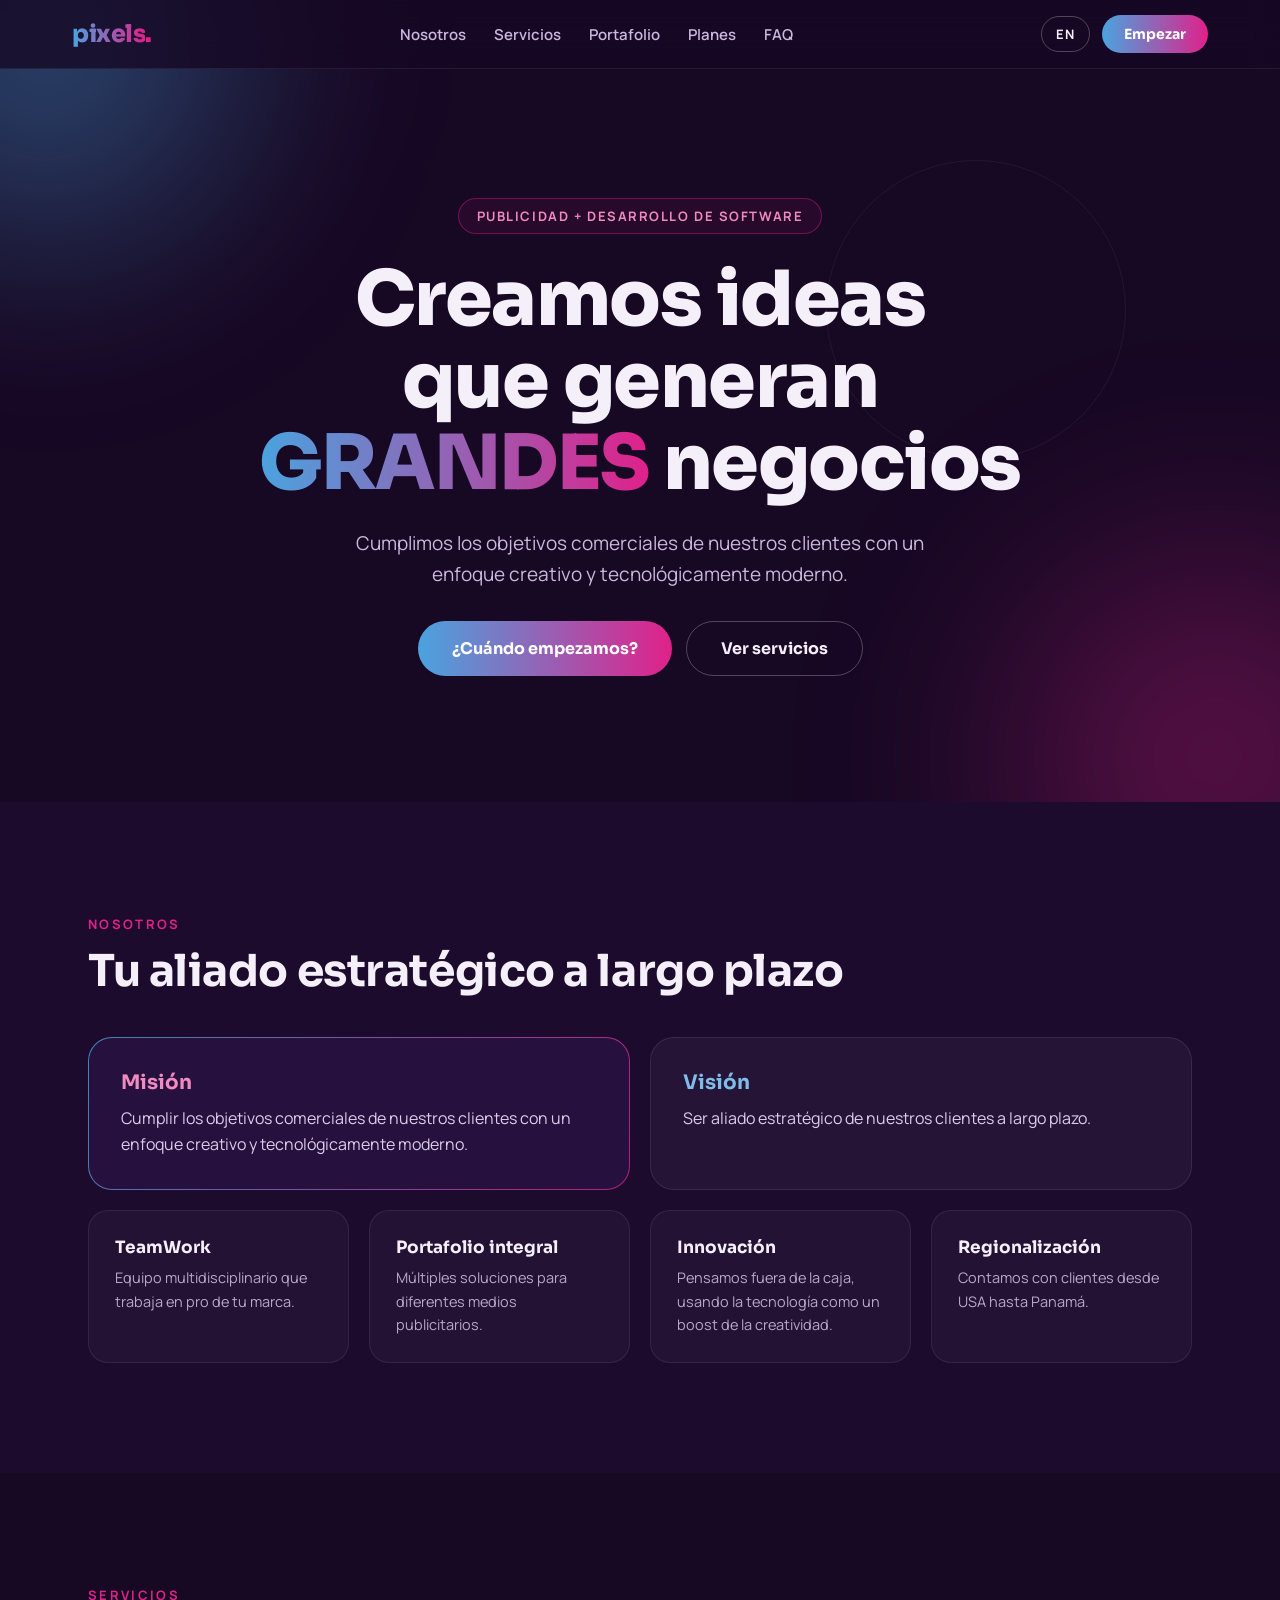
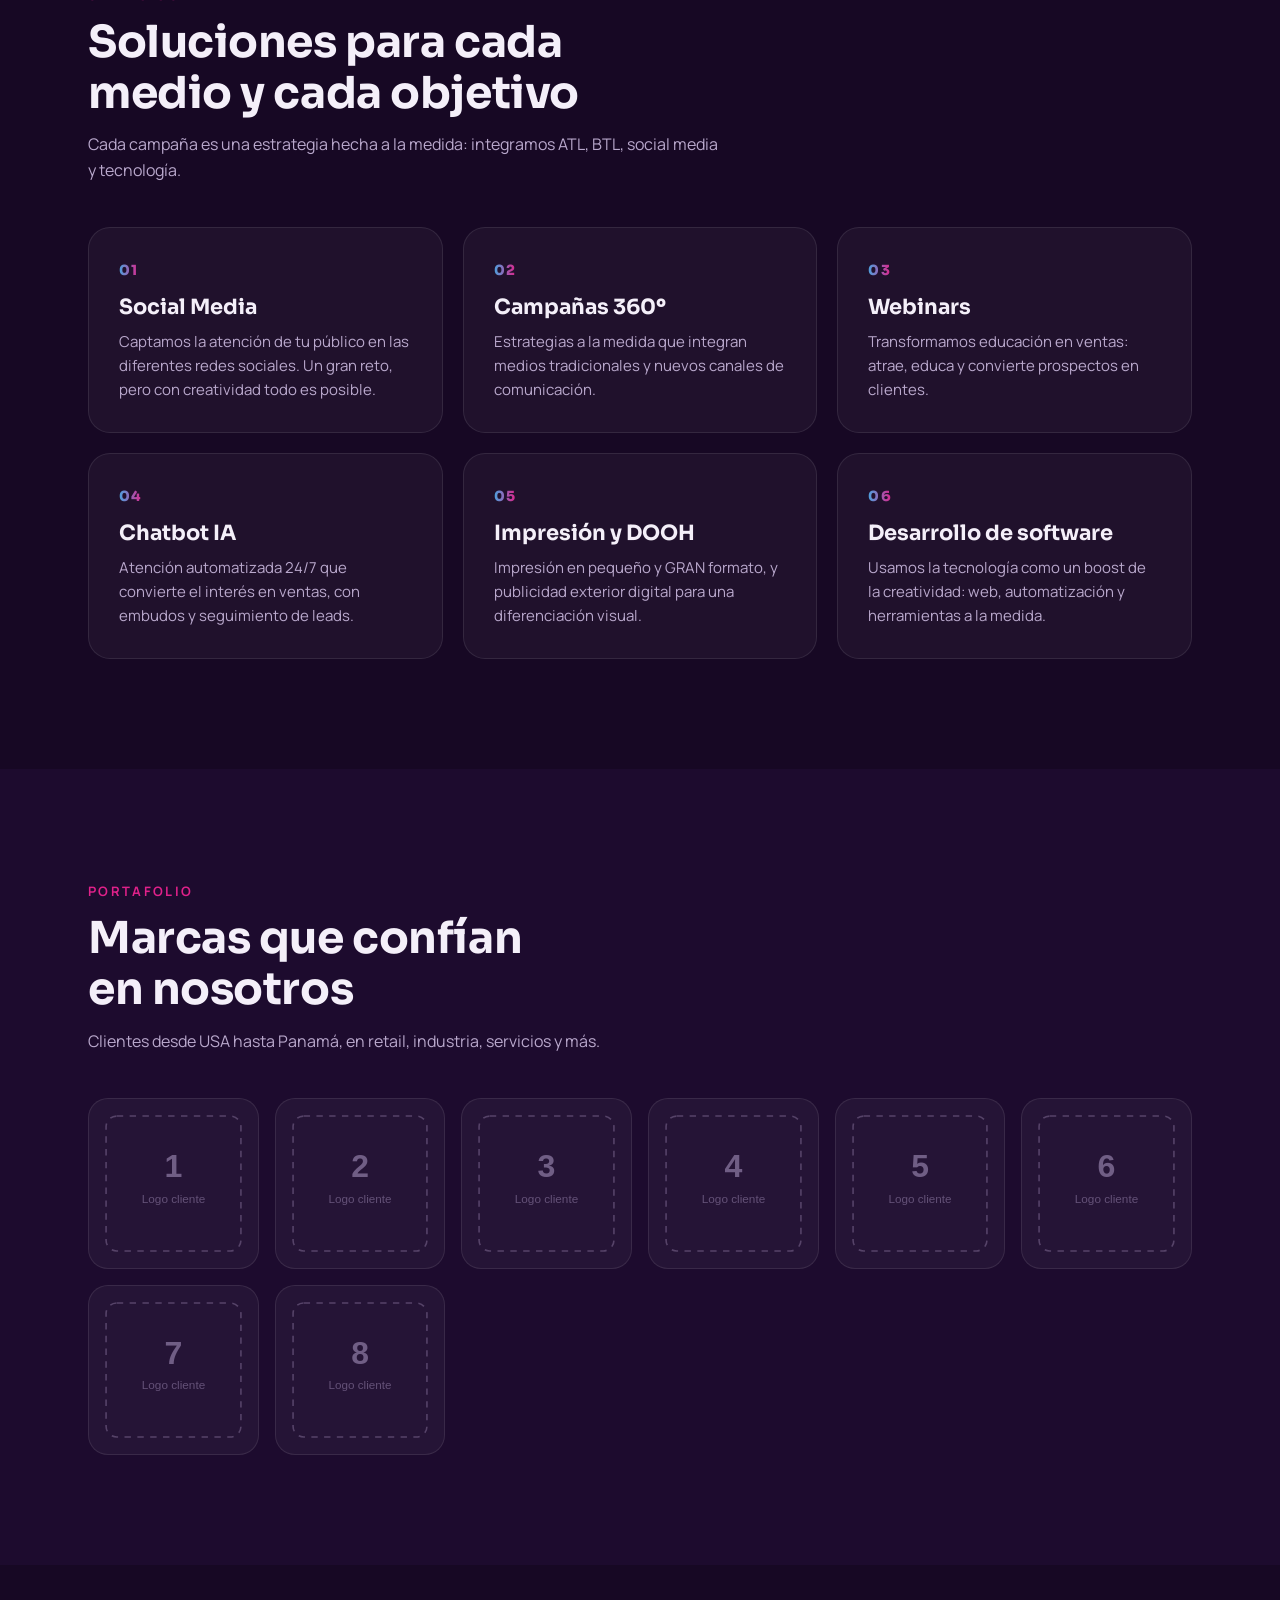
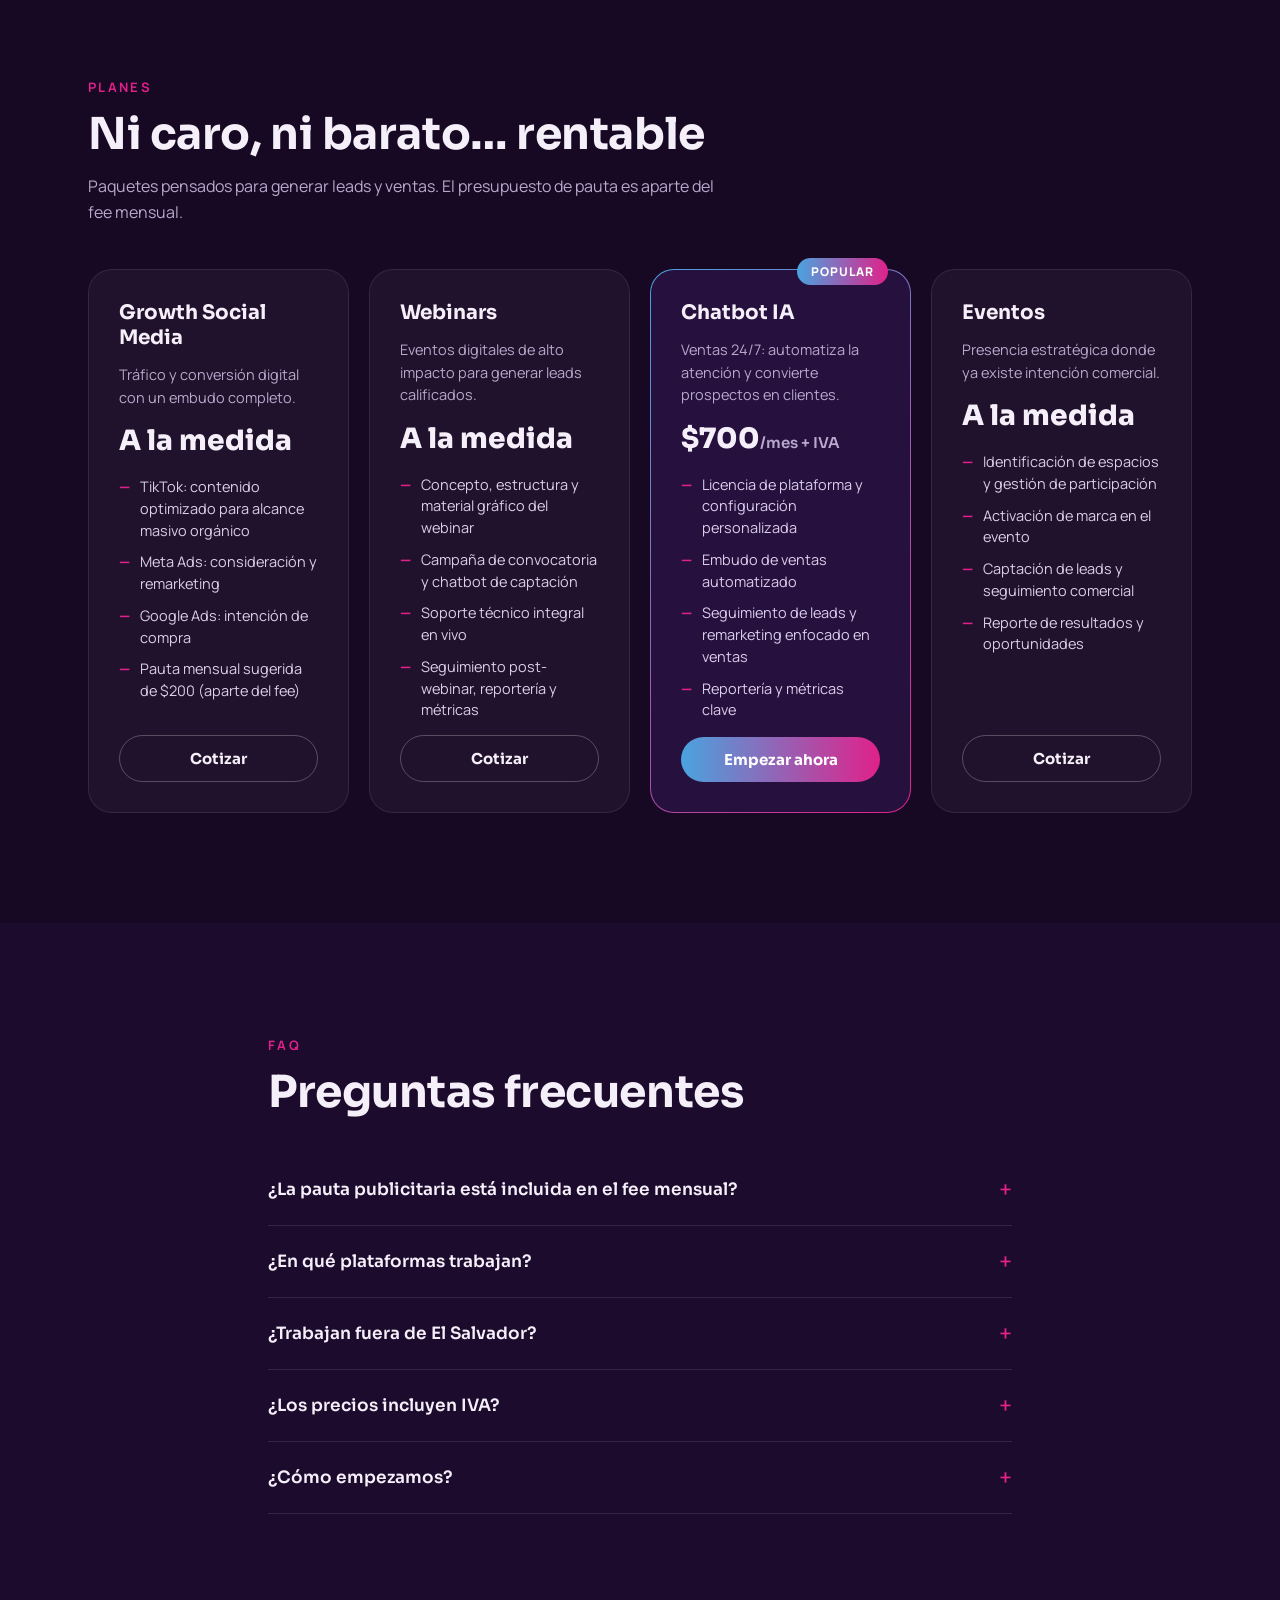
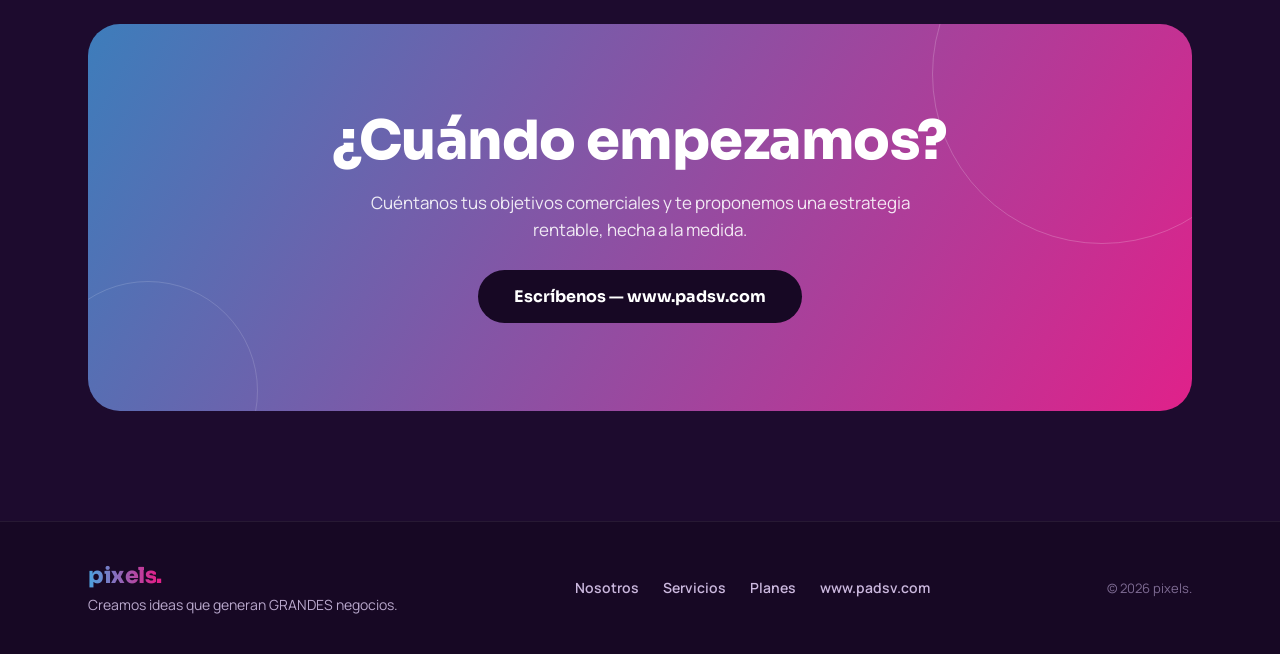
==== index.html @ 54bdd9c3 "Build the static site from the design handoff Implements the spec as plain HTML/CSS/JS with no build" ====
<!DOCTYPE html>
<html lang="es" class="no-js">
<head>
<meta charset="utf-8">
<meta name="viewport" content="width=device-width, initial-scale=1">
<title>pixels. — Creamos ideas que generan GRANDES negocios</title>
<meta name="description" content="Agencia de publicidad y desarrollo de software en El Salvador. Campañas 360º, social media, webinars, chatbot IA, impresión y DOOH. Clientes desde USA hasta Panamá.">
<meta name="theme-color" content="#170824">
<link rel="canonical" href="https://www.padsv.com/">

<meta property="og:type" content="website">
<meta property="og:title" content="pixels. — Creamos ideas que generan GRANDES negocios">
<meta property="og:description" content="Publicidad + desarrollo de software. Clientes desde USA hasta Panamá.">
<meta property="og:url" content="https://www.padsv.com/">

<link rel="preconnect" href="https://fonts.googleapis.com">
<link rel="preconnect" href="https://fonts.gstatic.com" crossorigin>
<link href="https://fonts.googleapis.com/css2?family=Sora:wght@400;600;700;800&family=Manrope:wght@400;500;600;700&display=swap" rel="stylesheet">
<link rel="stylesheet" href="css/styles.css">
</head>
<body>

<a class="skip-link" href="#main">Saltar al contenido</a>

<!-- ============ NAV ============ -->
<header class="nav">
  <div class="nav__inner">
    <a class="logo" href="#inicio" aria-label="pixels. inicio">
      <span class="grad-text">pixels</span><span class="logo__dot">.</span>
    </a>

    <nav class="nav__links" aria-label="Principal">
      <a href="#nosotros" data-i18n="nav_nosotros">Nosotros</a>
      <a href="#servicios" data-i18n="nav_servicios">Servicios</a>
      <a href="#portafolio" data-i18n="nav_portafolio">Portafolio</a>
      <a href="#planes" data-i18n="nav_planes">Planes</a>
      <a href="#faq">FAQ</a>
    </nav>

    <div class="nav__actions">
      <button class="lang-btn" type="button" id="langToggle" aria-label="Cambiar idioma">EN</button>
      <a class="btn btn--primary nav__cta" href="#contacto" data-i18n="nav_cta">Empezar</a>
      <button class="burger" type="button" id="menuToggle" aria-label="Menú" aria-expanded="false" aria-controls="mobileMenu">
        <span></span><span></span><span></span>
      </button>
    </div>
  </div>
</header>

<!-- ============ MOBILE MENU ============ -->
<div class="menu" id="mobileMenu" hidden>
  <div class="menu__top">
    <span class="logo"><span class="grad-text">pixels</span><span class="logo__dot">.</span></span>
    <button class="menu__close" type="button" id="menuClose" aria-label="Cerrar">&times;</button>
  </div>
  <nav class="menu__links" aria-label="Móvil">
    <a href="#nosotros" data-i18n="nav_nosotros">Nosotros</a>
    <a href="#servicios" data-i18n="nav_servicios">Servicios</a>
    <a href="#portafolio" data-i18n="nav_portafolio">Portafolio</a>
    <a href="#planes" data-i18n="nav_planes">Planes</a>
    <a href="#faq">FAQ</a>
    <a class="btn btn--primary menu__cta" href="#contacto" data-i18n="nav_cta">Empezar</a>
  </nav>
</div>

<main id="main">

  <!-- ============ HERO ============ -->
  <section class="hero" id="inicio">
    <div class="blob blob--a" aria-hidden="true"></div>
    <div class="blob blob--b" aria-hidden="true"></div>
    <div class="ring" aria-hidden="true"></div>

    <div class="hero__inner">
      <span class="badge" data-i18n="hero_badge">Publicidad + Desarrollo de software</span>
      <h1 class="hero__title">
        <span data-i18n="hero_t1">Creamos ideas que generan </span><span class="grad-text" data-i18n="hero_t2">GRANDES</span><span data-i18n="hero_t3"> negocios</span>
      </h1>
      <p class="hero__sub" data-i18n="hero_sub">Cumplimos los objetivos comerciales de nuestros clientes con un enfoque creativo y tecnológicamente moderno.</p>
      <div class="hero__ctas">
        <a class="btn btn--primary btn--lg" href="#contacto" data-i18n="hero_cta1">¿Cuándo empezamos?</a>
        <a class="btn btn--ghost btn--lg" href="#servicios" data-i18n="hero_cta2">Ver servicios</a>
      </div>
    </div>
  </section>

  <!-- ============ NOSOTROS ============ -->
  <section class="section section--alt" id="nosotros">
    <div class="wrap">
      <div data-reveal="0">
        <span class="label" data-i18n="about_label">Nosotros</span>
        <h2 class="h2" data-i18n="about_h2">Tu aliado estratégico a largo plazo</h2>
      </div>

      <div class="grid grid--2">
        <article class="card card--gradient" data-reveal="1">
          <h3 class="card__title card__title--pink" data-i18n="mision_t">Misión</h3>
          <p class="card__body" data-i18n="mision_p">Cumplir los objetivos comerciales de nuestros clientes con un enfoque creativo y tecnológicamente moderno.</p>
        </article>
        <article class="card" data-reveal="2">
          <h3 class="card__title card__title--blue" data-i18n="vision_t">Visión</h3>
          <p class="card__body" data-i18n="vision_p">Ser aliado estratégico de nuestros clientes a largo plazo.</p>
        </article>
      </div>

      <div class="grid grid--pillars">
        <article class="pillar" data-reveal="1">
          <h3 class="pillar__title">TeamWork</h3>
          <p class="pillar__body" data-i18n="pillar1_p">Equipo multidisciplinario que trabaja en pro de tu marca.</p>
        </article>
        <article class="pillar" data-reveal="2">
          <h3 class="pillar__title" data-i18n="pillar2_t">Portafolio integral</h3>
          <p class="pillar__body" data-i18n="pillar2_p">Múltiples soluciones para diferentes medios publicitarios.</p>
        </article>
        <article class="pillar" data-reveal="3">
          <h3 class="pillar__title" data-i18n="pillar3_t">Innovación</h3>
          <p class="pillar__body" data-i18n="pillar3_p">Pensamos fuera de la caja, usando la tecnología como un boost de la creatividad.</p>
        </article>
        <article class="pillar" data-reveal="4">
          <h3 class="pillar__title" data-i18n="pillar4_t">Regionalización</h3>
          <p class="pillar__body" data-i18n="pillar4_p">Contamos con clientes desde USA hasta Panamá.</p>
        </article>
      </div>
    </div>
  </section>

  <!-- ============ SERVICIOS ============ -->
  <section class="section" id="servicios">
    <div class="wrap">
      <div class="section__head" data-reveal="0">
        <span class="label" data-i18n="serv_label">Servicios</span>
        <h2 class="h2" data-i18n="serv_h2">Soluciones para cada medio y cada objetivo</h2>
        <p class="section__sub" data-i18n="serv_sub">Cada campaña es una estrategia hecha a la medida: integramos ATL, BTL, social media y tecnología.</p>
      </div>

      <div class="grid grid--services">
        <article class="service" data-reveal="1">
          <span class="service__num grad-text">01</span>
          <h3 class="service__title" data-i18n="s1_t">Social Media</h3>
          <p class="service__body" data-i18n="s1_p">Captamos la atención de tu público en las diferentes redes sociales. Un gran reto, pero con creatividad todo es posible.</p>
        </article>
        <article class="service" data-reveal="2">
          <span class="service__num grad-text">02</span>
          <h3 class="service__title" data-i18n="s2_t">Campañas 360º</h3>
          <p class="service__body" data-i18n="s2_p">Estrategias a la medida que integran medios tradicionales y nuevos canales de comunicación.</p>
        </article>
        <article class="service" data-reveal="3">
          <span class="service__num grad-text">03</span>
          <h3 class="service__title" data-i18n="s3_t">Webinars</h3>
          <p class="service__body" data-i18n="s3_p">Transformamos educación en ventas: atrae, educa y convierte prospectos en clientes.</p>
        </article>
        <article class="service" data-reveal="1">
          <span class="service__num grad-text">04</span>
          <h3 class="service__title" data-i18n="s4_t">Chatbot IA</h3>
          <p class="service__body" data-i18n="s4_p">Atención automatizada 24/7 que convierte el interés en ventas, con embudos y seguimiento de leads.</p>
        </article>
        <article class="service" data-reveal="2">
          <span class="service__num grad-text">05</span>
          <h3 class="service__title" data-i18n="s5_t">Impresión y DOOH</h3>
          <p class="service__body" data-i18n="s5_p">Impresión en pequeño y GRAN formato, y publicidad exterior digital para una diferenciación visual.</p>
        </article>
        <article class="service" data-reveal="3">
          <span class="service__num grad-text">06</span>
          <h3 class="service__title" data-i18n="s6_t">Desarrollo de software</h3>
          <p class="service__body" data-i18n="s6_p">Usamos la tecnología como un boost de la creatividad: web, automatización y herramientas a la medida.</p>
        </article>
      </div>
    </div>
  </section>

  <!-- ============ PORTAFOLIO ============ -->
  <section class="section section--alt" id="portafolio">
    <div class="wrap">
      <div class="section__head" data-reveal="0">
        <span class="label" data-i18n="port_label">Portafolio</span>
        <h2 class="h2" data-i18n="port_h2">Marcas que confían en nosotros</h2>
        <p class="section__sub" data-i18n="port_p">Clientes desde USA hasta Panamá, en retail, industria, servicios y más.</p>
      </div>

      <!-- Placeholder logos: replace assets/logos/client-N.svg with the real files. -->
      <div class="grid grid--logos">
        <div class="logo-tile" data-reveal="1"><img src="assets/logos/client-1.svg" alt="Logo cliente 1" loading="lazy" width="128" height="128"></div>
        <div class="logo-tile" data-reveal="2"><img src="assets/logos/client-2.svg" alt="Logo cliente 2" loading="lazy" width="128" height="128"></div>
        <div class="logo-tile" data-reveal="3"><img src="assets/logos/client-3.svg" alt="Logo cliente 3" loading="lazy" width="128" height="128"></div>
        <div class="logo-tile" data-reveal="4"><img src="assets/logos/client-4.svg" alt="Logo cliente 4" loading="lazy" width="128" height="128"></div>
        <div class="logo-tile" data-reveal="2"><img src="assets/logos/client-5.svg" alt="Logo cliente 5" loading="lazy" width="128" height="128"></div>
        <div class="logo-tile" data-reveal="3"><img src="assets/logos/client-6.svg" alt="Logo cliente 6" loading="lazy" width="128" height="128"></div>
        <div class="logo-tile" data-reveal="4"><img src="assets/logos/client-7.svg" alt="Logo cliente 7" loading="lazy" width="128" height="128"></div>
        <div class="logo-tile" data-reveal="5"><img src="assets/logos/client-8.svg" alt="Logo cliente 8" loading="lazy" width="128" height="128"></div>
      </div>
    </div>
  </section>

  <!-- ============ PLANES ============ -->
  <section class="section" id="planes">
    <div class="wrap">
      <div class="section__head" data-reveal="0">
        <span class="label" data-i18n="plan_label">Planes</span>
        <h2 class="h2" data-i18n="plan_h2">Ni caro, ni barato… rentable</h2>
        <p class="section__sub" data-i18n="plan_p">Paquetes pensados para generar leads y ventas. El presupuesto de pauta es aparte del fee mensual.</p>
      </div>

      <div class="grid grid--plans">
        <article class="plan" data-reveal="1">
          <h3 class="plan__title">Growth Social Media</h3>
          <p class="plan__desc" data-i18n="pl1_p">Tráfico y conversión digital con un embudo completo.</p>
          <div class="plan__price"><span data-i18n="price_custom">A la medida</span></div>
          <ul class="plan__features">
            <li><span data-i18n="pl1_b1">TikTok: contenido optimizado para alcance masivo orgánico</span></li>
            <li><span data-i18n="pl1_b2">Meta Ads: consideración y remarketing</span></li>
            <li><span data-i18n="pl1_b3">Google Ads: intención de compra</span></li>
            <li><span data-i18n="pl1_b4">Pauta mensual sugerida de $200 (aparte del fee)</span></li>
          </ul>
          <a class="btn btn--ghost plan__cta" href="#contacto" data-i18n="plan_cta">Cotizar</a>
        </article>

        <article class="plan" data-reveal="2">
          <h3 class="plan__title">Webinars</h3>
          <p class="plan__desc" data-i18n="pl2_p">Eventos digitales de alto impacto para generar leads calificados.</p>
          <div class="plan__price"><span data-i18n="price_custom2">A la medida</span></div>
          <ul class="plan__features">
            <li><span data-i18n="pl2_b1">Concepto, estructura y material gráfico del webinar</span></li>
            <li><span data-i18n="pl2_b2">Campaña de convocatoria y chatbot de captación</span></li>
            <li><span data-i18n="pl2_b3">Soporte técnico integral en vivo</span></li>
            <li><span data-i18n="pl2_b4">Seguimiento post-webinar, reportería y métricas</span></li>
          </ul>
          <a class="btn btn--ghost plan__cta" href="#contacto" data-i18n="plan_cta2">Cotizar</a>
        </article>

        <article class="plan plan--featured" data-reveal="3">
          <span class="plan__badge" data-i18n="plan_pop">Popular</span>
          <h3 class="plan__title">Chatbot IA</h3>
          <p class="plan__desc" data-i18n="pl3_p">Ventas 24/7: automatiza la atención y convierte prospectos en clientes.</p>
          <div class="plan__price">$700<span class="plan__price-note"><span data-i18n="price_mo">/mes</span> + IVA</span></div>
          <ul class="plan__features">
            <li><span data-i18n="pl3_b1">Licencia de plataforma y configuración personalizada</span></li>
            <li><span data-i18n="pl3_b2">Embudo de ventas automatizado</span></li>
            <li><span data-i18n="pl3_b3">Seguimiento de leads y remarketing enfocado en ventas</span></li>
            <li><span data-i18n="pl3_b4">Reportería y métricas clave</span></li>
          </ul>
          <a class="btn btn--primary plan__cta" href="#contacto" data-i18n="plan_cta3">Empezar ahora</a>
        </article>

        <article class="plan" data-reveal="4">
          <h3 class="plan__title" data-i18n="pl4_t">Eventos</h3>
          <p class="plan__desc" data-i18n="pl4_p">Presencia estratégica donde ya existe intención comercial.</p>
          <div class="plan__price"><span data-i18n="price_custom3">A la medida</span></div>
          <ul class="plan__features">
            <li><span data-i18n="pl4_b1">Identificación de espacios y gestión de participación</span></li>
            <li><span data-i18n="pl4_b2">Activación de marca en el evento</span></li>
            <li><span data-i18n="pl4_b3">Captación de leads y seguimiento comercial</span></li>
            <li><span data-i18n="pl4_b4">Reporte de resultados y oportunidades</span></li>
          </ul>
          <a class="btn btn--ghost plan__cta" href="#contacto" data-i18n="plan_cta4">Cotizar</a>
        </article>
      </div>
    </div>
  </section>

  <!-- ============ FAQ ============ -->
  <section class="section section--alt" id="faq">
    <div class="wrap wrap--narrow">
      <div data-reveal="0">
        <span class="label">FAQ</span>
        <h2 class="h2" data-i18n="faq_h2">Preguntas frecuentes</h2>
      </div>

      <div class="faq" data-reveal="1">
        <details class="faq__item">
          <summary><span data-i18n="f1_q">¿La pauta publicitaria está incluida en el fee mensual?</span><span class="faq__mark" aria-hidden="true">+</span></summary>
          <p data-i18n="f1_a">No, el presupuesto de pauta es aparte del fee mensual. Así puedes escalar la inversión publicitaria según los resultados.</p>
        </details>
        <details class="faq__item">
          <summary><span data-i18n="f2_q">¿En qué plataformas trabajan?</span><span class="faq__mark" aria-hidden="true">+</span></summary>
          <p data-i18n="f2_a">TikTok, Meta, Google Ads, LinkedIn y Spotify Ads, además de medios tradicionales, impresión y publicidad exterior. Más puntos de contacto = más oportunidades de venta.</p>
        </details>
        <details class="faq__item">
          <summary><span data-i18n="f3_q">¿Trabajan fuera de El Salvador?</span><span class="faq__mark" aria-hidden="true">+</span></summary>
          <p data-i18n="f3_a">Sí. Contamos con clientes desde USA hasta Panamá y adaptamos cada estrategia a su mercado.</p>
        </details>
        <details class="faq__item">
          <summary><span data-i18n="f4_q">¿Los precios incluyen IVA?</span><span class="faq__mark" aria-hidden="true">+</span></summary>
          <p data-i18n="f4_a">Los precios se muestran sin IVA; el impuesto se detalla aparte en cada propuesta.</p>
        </details>
        <details class="faq__item">
          <summary><span data-i18n="f5_q">¿Cómo empezamos?</span><span class="faq__mark" aria-hidden="true">+</span></summary>
          <p data-i18n="f5_a">Escríbenos y agendamos una reunión para conocer tus objetivos. En la primera semana recibes una propuesta hecha a la medida.</p>
        </details>
      </div>
    </div>
  </section>

  <!-- ============ CTA ============ -->
  <section class="section section--alt section--cta" id="contacto">
    <div class="wrap">
      <div class="cta" data-reveal="0">
        <div class="cta__ring cta__ring--lg" aria-hidden="true"></div>
        <div class="cta__ring cta__ring--sm" aria-hidden="true"></div>
        <h2 class="cta__title" data-i18n="cta_h2">¿Cuándo empezamos?</h2>
        <p class="cta__sub" data-i18n="cta_p">Cuéntanos tus objetivos comerciales y te proponemos una estrategia rentable, hecha a la medida.</p>
        <a class="btn btn--dark btn--lg" href="https://www.padsv.com" target="_blank" rel="noopener" data-i18n="cta_btn">Escríbenos — www.padsv.com</a>
      </div>
    </div>
  </section>

</main>

<!-- ============ FOOTER ============ -->
<footer class="footer">
  <div class="wrap footer__inner">
    <div class="footer__brand">
      <span class="logo logo--sm"><span class="grad-text">pixels</span><span class="logo__dot">.</span></span>
      <span class="footer__tag" data-i18n="foot_tag">Creamos ideas que generan GRANDES negocios.</span>
    </div>
    <nav class="footer__links" aria-label="Pie de página">
      <a href="#nosotros" data-i18n="foot_nosotros">Nosotros</a>
      <a href="#servicios" data-i18n="foot_servicios">Servicios</a>
      <a href="#planes" data-i18n="foot_planes">Planes</a>
      <a href="https://www.padsv.com" target="_blank" rel="noopener">www.padsv.com</a>
    </nav>
    <span class="footer__copy">© 2026 pixels.</span>
  </div>
</footer>

<script src="js/main.js"></script>
</body>
</html>
---- css/styles.css ----
/* ============================================================
   pixels. — design tokens
   Values are taken verbatim from the handoff spec (README.md).
   ============================================================ */
:root {
  --bg: #170824;
  --bg-alt: #1D0B2E;
  --card-solid: #26103D;

  --magenta: #E0218A;
  --blue: #4AA3DF;
  --pink-soft: #F08BC0;
  --blue-soft: #7FBCE8;

  --text: #F4EFF9;
  --text-2: #CBB8DE;
  --body: #DCCDEB;
  --muted: #B9A8CC;
  --faint: #7E6B93;

  --card-bg: rgba(255,255,255,0.04);
  --card-bg-soft: rgba(255,255,255,0.03);
  --card-border: rgba(255,255,255,0.09);
  --card-border-soft: rgba(255,255,255,0.08);
  --divider: rgba(255,255,255,0.1);

  --gradient: linear-gradient(90deg, var(--blue), var(--magenta));
  --gradient-cta: linear-gradient(120deg, #3D7DBB, var(--magenta));

  --sans: 'Manrope', system-ui, sans-serif;
  --display: 'Sora', sans-serif;

  --section-pad: clamp(64px, 10vw, 110px);
  --gutter: clamp(20px, 5vw, 48px);
  --wrap: 1200px;
  --nav-h: 68px;
}

/* ============================================================
   base
   ============================================================ */
*, *::before, *::after { box-sizing: border-box; }

html {
  scroll-behavior: smooth;
  /* keep anchored sections clear of the fixed nav */
  scroll-padding-top: calc(var(--nav-h) + 16px);
}

body {
  margin: 0;
  background: var(--bg);
  color: var(--text);
  font-family: var(--sans);
  -webkit-font-smoothing: antialiased;
}

a { color: var(--pink-soft); text-decoration: none; }
a:hover { color: var(--magenta); }
img { max-width: 100%; display: block; }
::selection { background: var(--magenta); color: #fff; }

:focus-visible {
  outline: 2px solid var(--pink-soft);
  outline-offset: 3px;
  border-radius: 4px;
}

.skip-link {
  position: absolute;
  left: -9999px;
  top: 8px;
  z-index: 300;
  padding: 12px 20px;
  border-radius: 999px;
  background: var(--card-solid);
  color: var(--text);
  font-weight: 700;
}
.skip-link:focus { left: 16px; }

.wrap {
  max-width: var(--wrap);
  margin: 0 auto;
  padding-inline: var(--gutter);
}
.wrap--narrow { max-width: 840px; }

.grad-text {
  background: var(--gradient);
  -webkit-background-clip: text;
  background-clip: text;
  -webkit-text-fill-color: transparent;
  color: transparent;
}

/* ============================================================
   buttons
   ============================================================ */
.btn {
  display: inline-flex;
  align-items: center;
  justify-content: center;
  border-radius: 999px;
  font-family: var(--display);
  font-weight: 700;
  font-size: 14px;
  padding: 10px 22px;
  transition: transform .25s, box-shadow .25s, border-color .25s;
}
.btn--lg { font-size: 16px; padding: 16px 34px; }

.btn--primary { background: var(--gradient); color: #fff; }
.btn--primary:hover {
  color: #fff;
  transform: translateY(-2px);
  box-shadow: 0 12px 32px rgba(224,33,138,0.35);
}

.btn--ghost {
  border: 1px solid rgba(255,255,255,0.25);
  color: var(--text);
}
.btn--ghost:hover { border-color: var(--magenta); color: var(--text); }

.btn--dark { background: var(--bg); color: #fff; }
.btn--dark:hover {
  color: #fff;
  transform: translateY(-2px);
  box-shadow: 0 14px 34px rgba(0,0,0,0.35);
}

/* ============================================================
   nav
   ============================================================ */
.nav {
  position: fixed;
  inset: 0 0 auto 0;
  z-index: 100;
  background: rgba(23,8,36,0.78);
  backdrop-filter: blur(14px);
  -webkit-backdrop-filter: blur(14px);
  border-bottom: 1px solid rgba(255,255,255,0.07);
}
.nav__inner {
  max-width: var(--wrap);
  margin: 0 auto;
  height: var(--nav-h);
  display: flex;
  align-items: center;
  justify-content: space-between;
  gap: 16px;
  padding-inline: clamp(16px, 4vw, 32px);
}

.logo {
  font-family: var(--display);
  font-weight: 800;
  font-size: 24px;
  letter-spacing: -0.02em;
  display: flex;
  align-items: baseline;
}
.logo:hover { color: inherit; }
.logo--sm { font-size: 22px; }
.logo__dot { color: var(--magenta); }

.nav__links { display: flex; align-items: center; gap: 28px; }
.nav__links a {
  color: var(--text-2);
  font-size: 15px;
  font-weight: 600;
  transition: color .2s;
}
.nav__links a:hover { color: #fff; }

.nav__actions { display: flex; align-items: center; gap: 12px; }

.lang-btn {
  background: transparent;
  border: 1px solid rgba(255,255,255,0.25);
  color: var(--text);
  border-radius: 999px;
  padding: 8px 14px;
  font-family: var(--sans);
  font-size: 13px;
  font-weight: 700;
  letter-spacing: 0.08em;
  cursor: pointer;
  transition: border-color .2s;
}
.lang-btn:hover { border-color: var(--magenta); }

.burger {
  display: none;
  flex-direction: column;
  gap: 5px;
  background: transparent;
  border: none;
  cursor: pointer;
  padding: 10px;
}
.burger span {
  display: block;
  width: 22px;
  height: 2px;
  border-radius: 2px;
  background: var(--text);
}
.burger span:last-child { width: 14px; background: var(--magenta); }

/* ============================================================
   mobile menu
   ============================================================ */
.menu {
  position: fixed;
  inset: 0;
  z-index: 200;
  background: rgba(23,8,36,0.97);
  display: flex;
  flex-direction: column;
  padding: 24px;
}
.menu[hidden] { display: none; }

.menu__top { display: flex; justify-content: space-between; align-items: center; }
.menu__close {
  width: 44px;
  height: 44px;
  border-radius: 999px;
  background: transparent;
  border: 1px solid rgba(255,255,255,0.25);
  color: var(--text);
  font-size: 20px;
  cursor: pointer;
}
.menu__links { display: flex; flex-direction: column; gap: 8px; margin-top: 48px; }
.menu__links a {
  color: var(--text);
  font-family: var(--display);
  font-size: 30px;
  font-weight: 700;
  padding: 10px 0;
}
.menu__cta {
  align-self: flex-start;
  margin-top: 24px;
  padding: 16px 36px;
  font-size: 17px;
  color: #fff;
}

/* ============================================================
   hero
   ============================================================ */
.hero { position: relative; overflow: hidden; background: var(--bg); }

.blob {
  position: absolute;
  border-radius: 50%;
  pointer-events: none;
}
.blob--a {
  width: 520px; height: 520px;
  top: -140px; left: -140px;
  background: radial-gradient(circle at 35% 35%, rgba(74,163,223,0.45), transparent 65%);
  filter: blur(70px);
  animation: floatA 16s ease-in-out infinite;
}
.blob--b {
  width: 560px; height: 560px;
  bottom: -180px; right: -160px;
  background: radial-gradient(circle at 60% 60%, rgba(224,33,138,0.4), transparent 65%);
  filter: blur(80px);
  animation: floatB 20s ease-in-out infinite;
}
.ring {
  position: absolute;
  width: 300px; height: 300px;
  top: 20%; right: 12%;
  border-radius: 50%;
  border: 1px solid rgba(255,255,255,0.06);
  pointer-events: none;
}

@keyframes floatA { 0%,100% { transform: translate(0,0); } 50% { transform: translate(40px,-50px); } }
@keyframes floatB { 0%,100% { transform: translate(0,0); } 50% { transform: translate(-50px,40px); } }

.hero__inner {
  position: relative;
  max-width: 1000px;
  margin: 0 auto;
  padding: clamp(150px, 22vh, 220px) var(--gutter) clamp(90px, 14vh, 150px);
  text-align: center;
  display: flex;
  flex-direction: column;
  align-items: center;
  gap: 24px;
}

.badge {
  display: inline-flex;
  padding: 8px 18px;
  border-radius: 999px;
  border: 1px solid rgba(224,33,138,0.4);
  background: rgba(224,33,138,0.08);
  color: var(--pink-soft);
  font-size: 13px;
  font-weight: 700;
  letter-spacing: 0.12em;
  text-transform: uppercase;
}

.hero__title {
  margin: 0;
  font-family: var(--display);
  font-weight: 800;
  font-size: clamp(38px, 7vw, 76px);
  line-height: 1.08;
  letter-spacing: -0.02em;
  text-wrap: balance;
}
.hero__sub {
  margin: 0;
  max-width: 640px;
  color: var(--text-2);
  font-size: clamp(16px, 2vw, 19px);
  line-height: 1.6;
  text-wrap: pretty;
}
.hero__ctas {
  display: flex;
  gap: 14px;
  flex-wrap: wrap;
  justify-content: center;
  margin-top: 8px;
}

/* ============================================================
   sections
   ============================================================ */
.section { background: var(--bg); padding-block: var(--section-pad); }
.section--alt { background: var(--bg-alt); }
.section--cta { padding-top: 0; }

.label {
  font-size: 13px;
  font-weight: 700;
  letter-spacing: 0.18em;
  text-transform: uppercase;
  color: var(--magenta);
}
.h2 {
  margin: 12px 0 0;
  font-family: var(--display);
  font-weight: 700;
  font-size: clamp(28px, 4vw, 44px);
  line-height: 1.15;
  letter-spacing: -0.01em;
  text-wrap: balance;
}
.section__head { max-width: 640px; }
.section__head .h2 { margin-bottom: 14px; }
.section__sub {
  margin: 0;
  color: var(--muted);
  font-size: 16px;
  line-height: 1.6;
  text-wrap: pretty;
}

.grid { display: grid; gap: 20px; }
.grid--2        { grid-template-columns: repeat(auto-fit, minmax(min(100%, 300px), 1fr)); margin-top: 40px; }
.grid--pillars  { grid-template-columns: repeat(auto-fit, minmax(min(100%, 230px), 1fr)); margin-top: 20px; }
.grid--services { grid-template-columns: repeat(auto-fit, minmax(min(100%, 280px), 1fr)); margin-top: 44px; }
.grid--logos    { grid-template-columns: repeat(auto-fit, minmax(min(100%, 160px), 1fr)); gap: 16px; margin-top: 44px; }
.grid--plans    { grid-template-columns: repeat(auto-fit, minmax(min(100%, 260px), 1fr)); margin-top: 44px; align-items: stretch; }

/* ============================================================
   nosotros
   ============================================================ */
.card {
  border-radius: 24px;
  padding: 32px;
  background: var(--card-bg);
  border: 1px solid var(--card-border);
}
/* padding-box/border-box trick: solid fill + gradient stroke */
.card--gradient {
  background:
    linear-gradient(var(--card-solid), var(--card-solid)) padding-box,
    linear-gradient(120deg, rgba(74,163,223,0.8), rgba(224,33,138,0.8)) border-box;
  border: 1px solid transparent;
}
.card__title {
  margin: 0 0 10px;
  font-family: var(--display);
  font-size: 20px;
  font-weight: 700;
}
.card__title--pink { color: var(--pink-soft); }
.card__title--blue { color: var(--blue-soft); }
.card__body { margin: 0; color: var(--body); font-size: 16px; line-height: 1.65; text-wrap: pretty; }

.pillar {
  border-radius: 20px;
  padding: 26px;
  background: var(--card-bg-soft);
  border: 1px solid var(--card-border-soft);
}
.pillar__title { margin: 0 0 8px; font-family: var(--display); font-size: 17px; font-weight: 700; }
.pillar__body  { margin: 0; color: var(--muted); font-size: 14.5px; line-height: 1.6; }

/* ============================================================
   servicios
   ============================================================ */
.service {
  border-radius: 22px;
  padding: 30px;
  background: var(--card-bg);
  border: 1px solid var(--card-border);
  transition: transform .3s, border-color .3s;
}
.service:hover { transform: translateY(-5px); border-color: rgba(224,33,138,0.55); }
.service__num {
  font-family: var(--display);
  font-weight: 800;
  font-size: 14px;
  letter-spacing: 0.1em;
}
.service__title { margin: 14px 0 10px; font-family: var(--display); font-size: 21px; font-weight: 700; }
.service__body  { margin: 0; color: var(--muted); font-size: 15px; line-height: 1.6; }

/* ============================================================
   portafolio
   ============================================================ */
.logo-tile {
  aspect-ratio: 1;
  border-radius: 20px;
  background: var(--card-bg);
  border: 1px solid var(--card-border);
  padding: 16px;
  display: grid;
  place-items: center;
}
.logo-tile img { width: 100%; height: 100%; object-fit: contain; }

/* ============================================================
   planes
   ============================================================ */
.plan {
  position: relative;
  display: flex;
  flex-direction: column;
  gap: 14px;
  border-radius: 24px;
  padding: 30px;
  background: var(--card-bg);
  border: 1px solid var(--card-border);
}
.plan--featured {
  background:
    linear-gradient(var(--card-solid), var(--card-solid)) padding-box,
    linear-gradient(135deg, var(--blue), var(--magenta)) border-box;
  border: 1.5px solid transparent;
}
.plan__badge {
  position: absolute;
  top: -12px;
  right: 22px;
  padding: 5px 14px;
  border-radius: 999px;
  background: var(--gradient);
  color: #fff;
  font-size: 12px;
  font-weight: 800;
  letter-spacing: 0.08em;
  text-transform: uppercase;
}
.plan__title { margin: 0; font-family: var(--display); font-size: 20px; font-weight: 700; }
.plan__desc  { margin: 0; color: var(--muted); font-size: 14.5px; line-height: 1.55; }
.plan__price { font-family: var(--display); font-size: 28px; font-weight: 800; }
.plan__price-note { font-size: 15px; font-weight: 600; color: var(--muted); }

.plan__features {
  list-style: none;
  margin: 4px 0 0;
  padding: 0;
  display: flex;
  flex-direction: column;
  gap: 10px;
}
.plan__features li {
  display: flex;
  gap: 10px;
  align-items: baseline;
  color: var(--body);
  font-size: 14.5px;
  line-height: 1.5;
}
.plan__features li::before {
  content: "—";
  color: var(--magenta);
  font-weight: 800;
  flex-shrink: 0;
}
.plan__cta { margin-top: auto; padding: 13px 24px; font-size: 15px; }

/* ============================================================
   faq
   ============================================================ */
.faq { margin-top: 36px; display: flex; flex-direction: column; }
.faq__item { border-bottom: 1px solid var(--divider); }
.faq__item summary {
  display: flex;
  justify-content: space-between;
  align-items: center;
  gap: 16px;
  padding: 22px 0;
  cursor: pointer;
  font-family: var(--display);
  font-size: 17px;
  font-weight: 600;
  list-style: none;
}
.faq__item summary::-webkit-details-marker { display: none; }
.faq__mark {
  color: var(--magenta);
  font-size: 22px;
  font-weight: 400;
  flex-shrink: 0;
  transition: transform .25s;
}
.faq__item[open] .faq__mark { transform: rotate(45deg); }
.faq__item p {
  margin: 0 0 22px;
  color: var(--muted);
  font-size: 15.5px;
  line-height: 1.65;
  text-wrap: pretty;
}

/* ============================================================
   cta band
   ============================================================ */
.cta {
  position: relative;
  overflow: hidden;
  border-radius: 32px;
  background: var(--gradient-cta);
  padding: clamp(48px, 8vw, 88px) clamp(24px, 6vw, 72px);
  text-align: center;
  display: flex;
  flex-direction: column;
  align-items: center;
  gap: 18px;
}
.cta__ring { position: absolute; border-radius: 50%; pointer-events: none; }
.cta__ring--lg {
  width: 340px; height: 340px;
  top: -120px; right: -80px;
  border: 1px solid rgba(255,255,255,0.2);
}
.cta__ring--sm {
  width: 220px; height: 220px;
  bottom: -90px; left: -50px;
  border: 1px solid rgba(255,255,255,0.15);
}
.cta__title {
  margin: 0;
  font-family: var(--display);
  font-weight: 800;
  font-size: clamp(30px, 5vw, 54px);
  line-height: 1.1;
  color: #fff;
  letter-spacing: -0.01em;
}
.cta__sub {
  margin: 0;
  max-width: 560px;
  color: rgba(255,255,255,0.88);
  font-size: 17px;
  line-height: 1.6;
  text-wrap: pretty;
}
.cta .btn--dark { margin-top: 8px; padding: 16px 36px; }

/* ============================================================
   footer
   ============================================================ */
.footer { background: var(--bg); border-top: 1px solid rgba(255,255,255,0.07); }
.footer__inner {
  padding-block: 40px;
  display: flex;
  flex-wrap: wrap;
  gap: 24px;
  align-items: center;
  justify-content: space-between;
}
.footer__brand { display: flex; flex-direction: column; gap: 6px; }
.footer__tag { color: var(--muted); font-size: 14px; }
.footer__links { display: flex; gap: 24px; flex-wrap: wrap; align-items: center; }
.footer__links a { color: var(--text-2); font-size: 14px; font-weight: 600; }
.footer__links a:hover { color: #fff; }
.footer__copy { color: var(--faint); font-size: 13px; }

/* ============================================================
   scroll reveal — JS adds .is-revealed once in view
   ============================================================ */
[data-reveal] {
  opacity: 0;
  transform: translateY(26px);
  transition: opacity .7s ease, transform .7s cubic-bezier(.22,1,.36,1);
  transition-delay: calc(var(--reveal-i, 0) * 0.08s);
}
[data-reveal].is-revealed { opacity: 1; transform: none; }

/* No JS: never leave content invisible. */
.no-js [data-reveal] { opacity: 1; transform: none; }

/* ============================================================
   responsive — 900px is the nav collapse breakpoint.
   Grids reflow on their own via auto-fit/minmax.
   ============================================================ */
@media (max-width: 900px) {
  .nav__links, .nav__cta { display: none; }
  .burger { display: flex; }
}

@media (min-width: 901px) {
  .menu { display: none !important; }
}

/* ============================================================
   reduced motion
   ============================================================ */
@media (prefers-reduced-motion: reduce) {
  html { scroll-behavior: auto; }
  .blob--a, .blob--b { animation: none; }
  [data-reveal] { opacity: 1; transform: none; transition: none; }
  .btn, .service, .faq__mark { transition: none; }
  .btn--primary:hover, .btn--dark:hover, .service:hover { transform: none; }
}
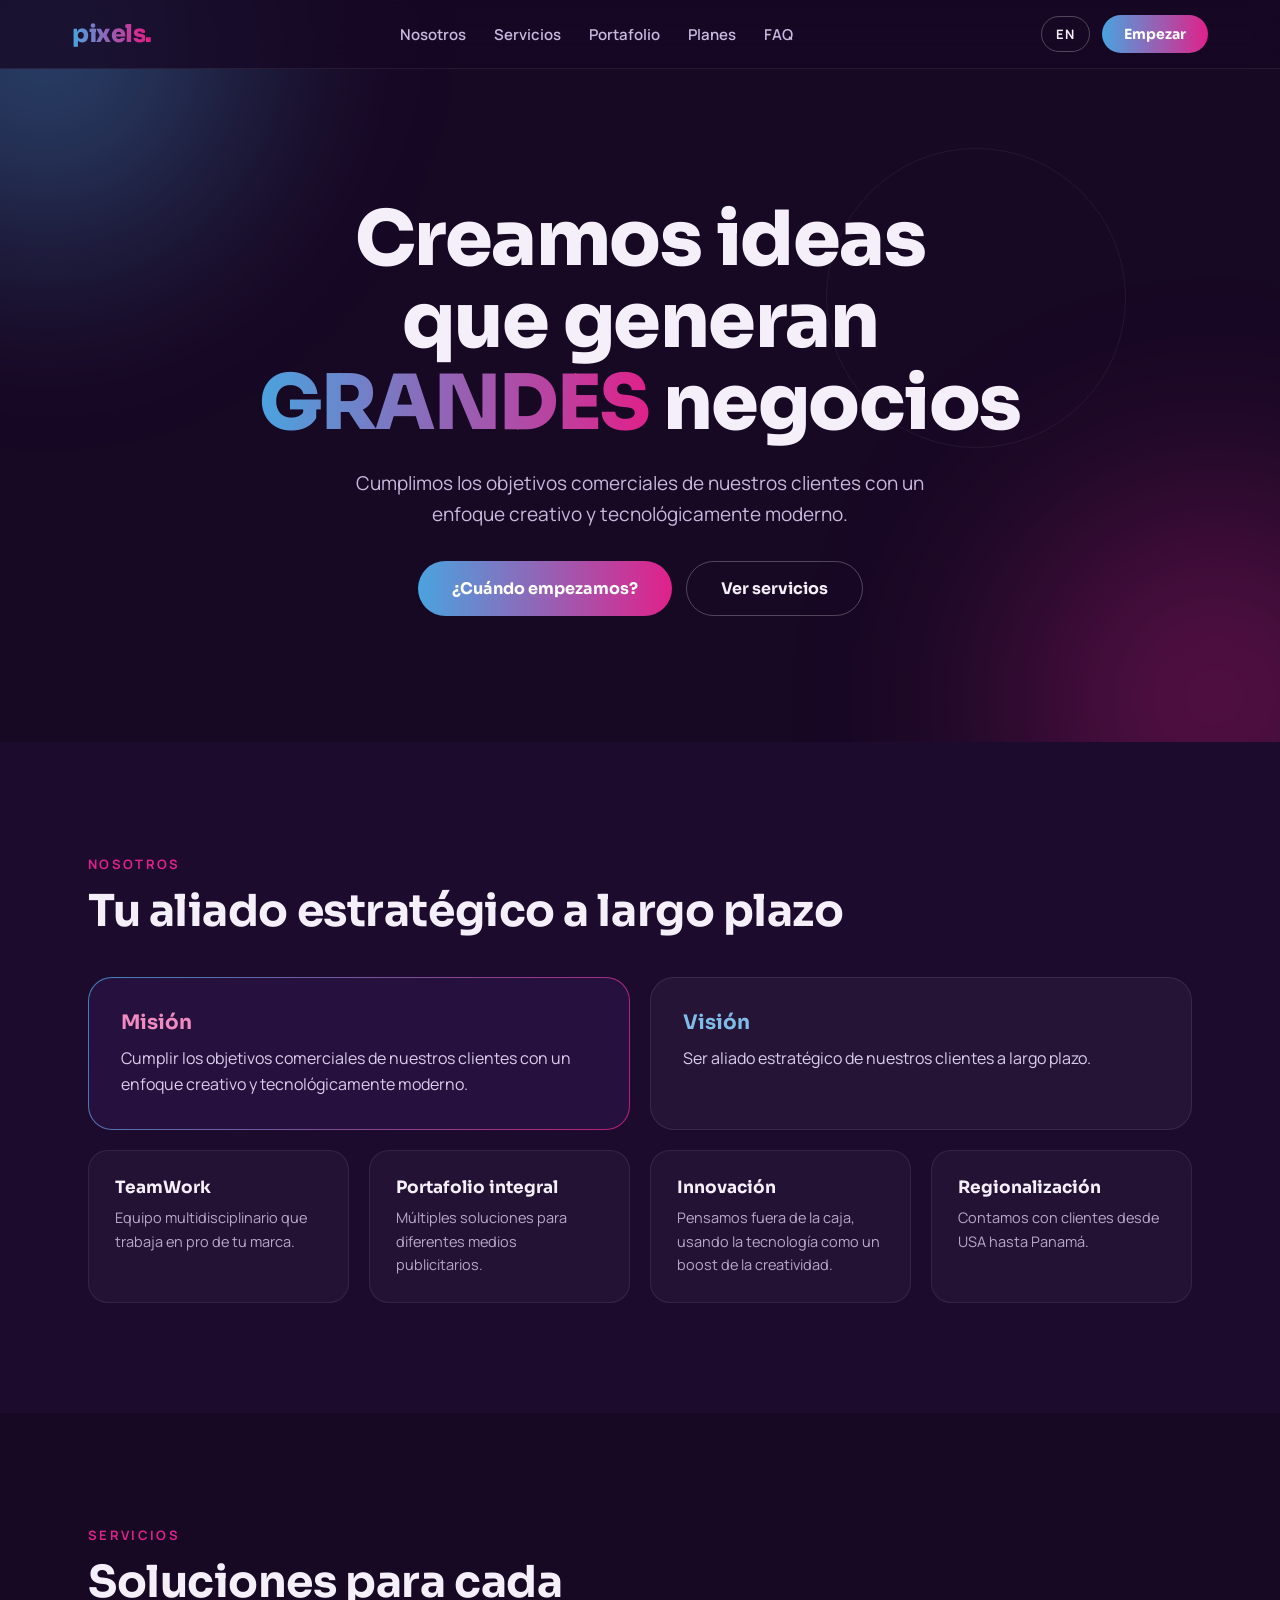
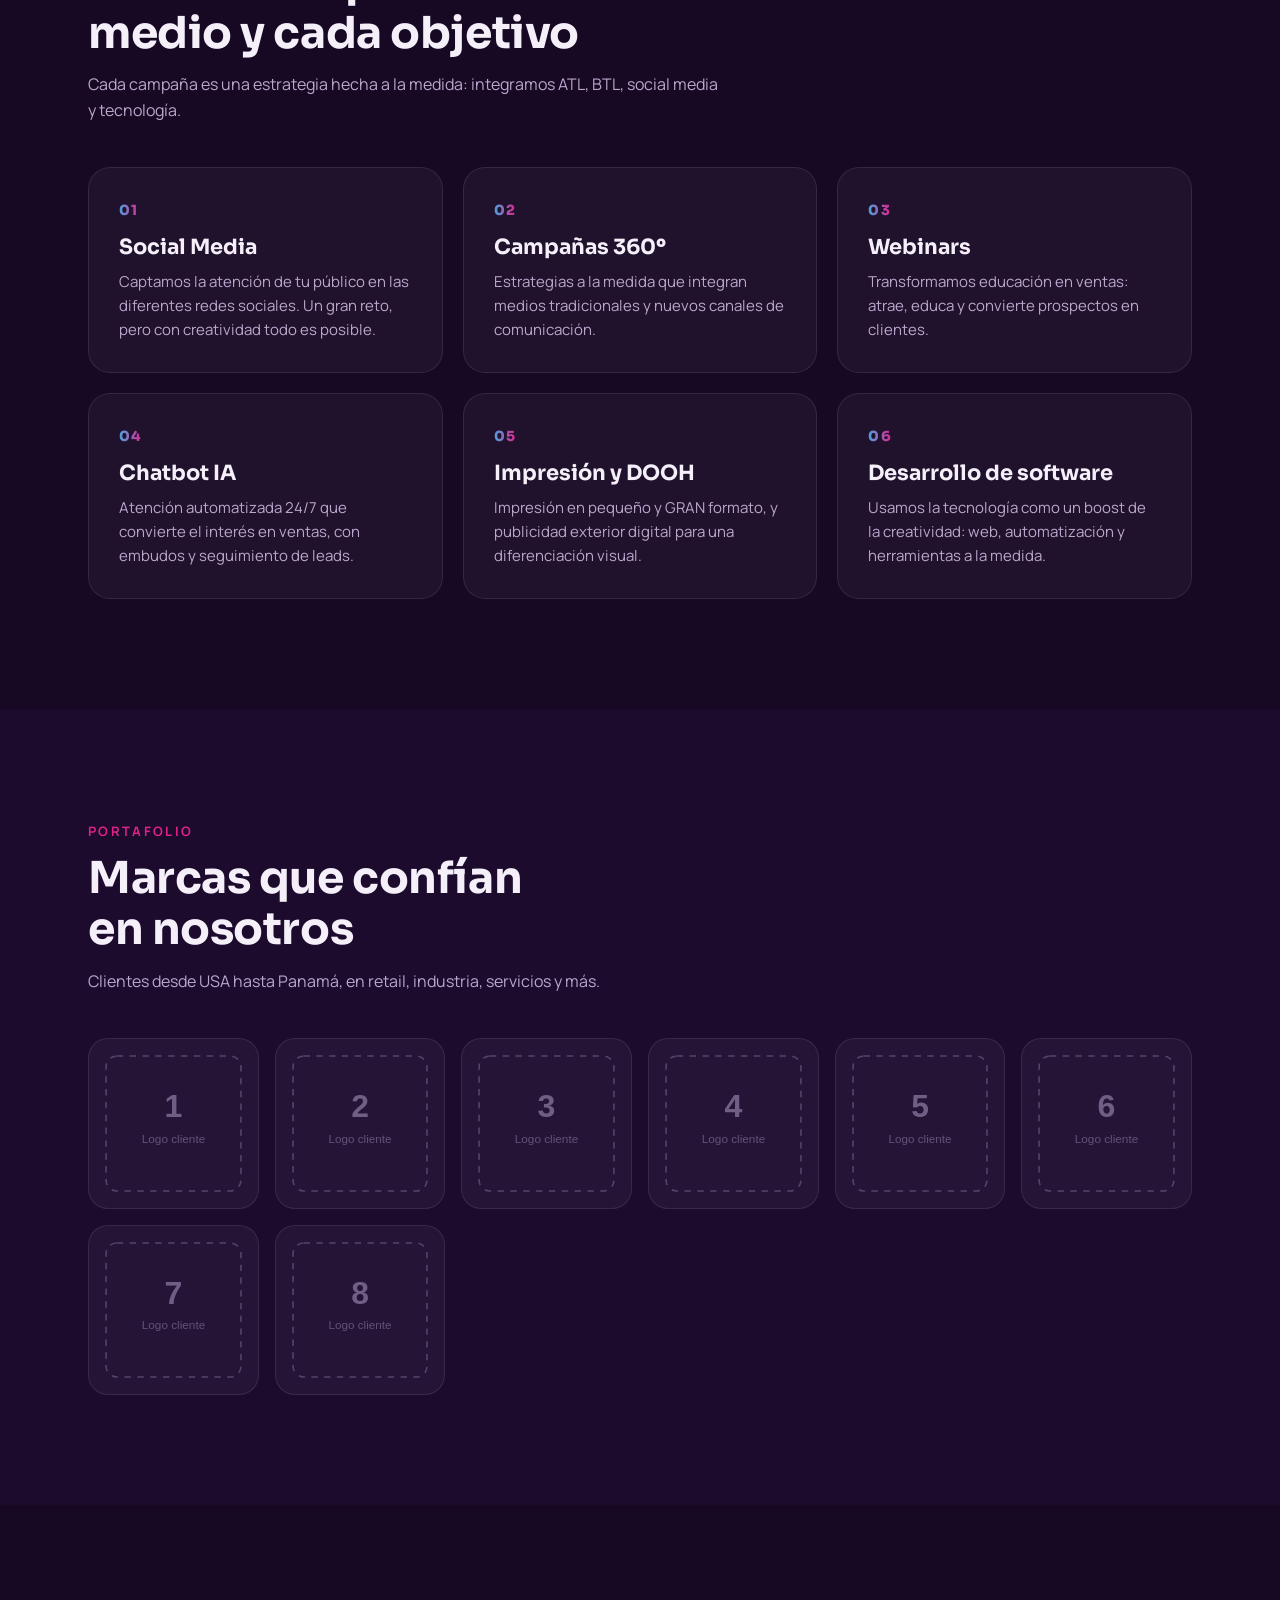
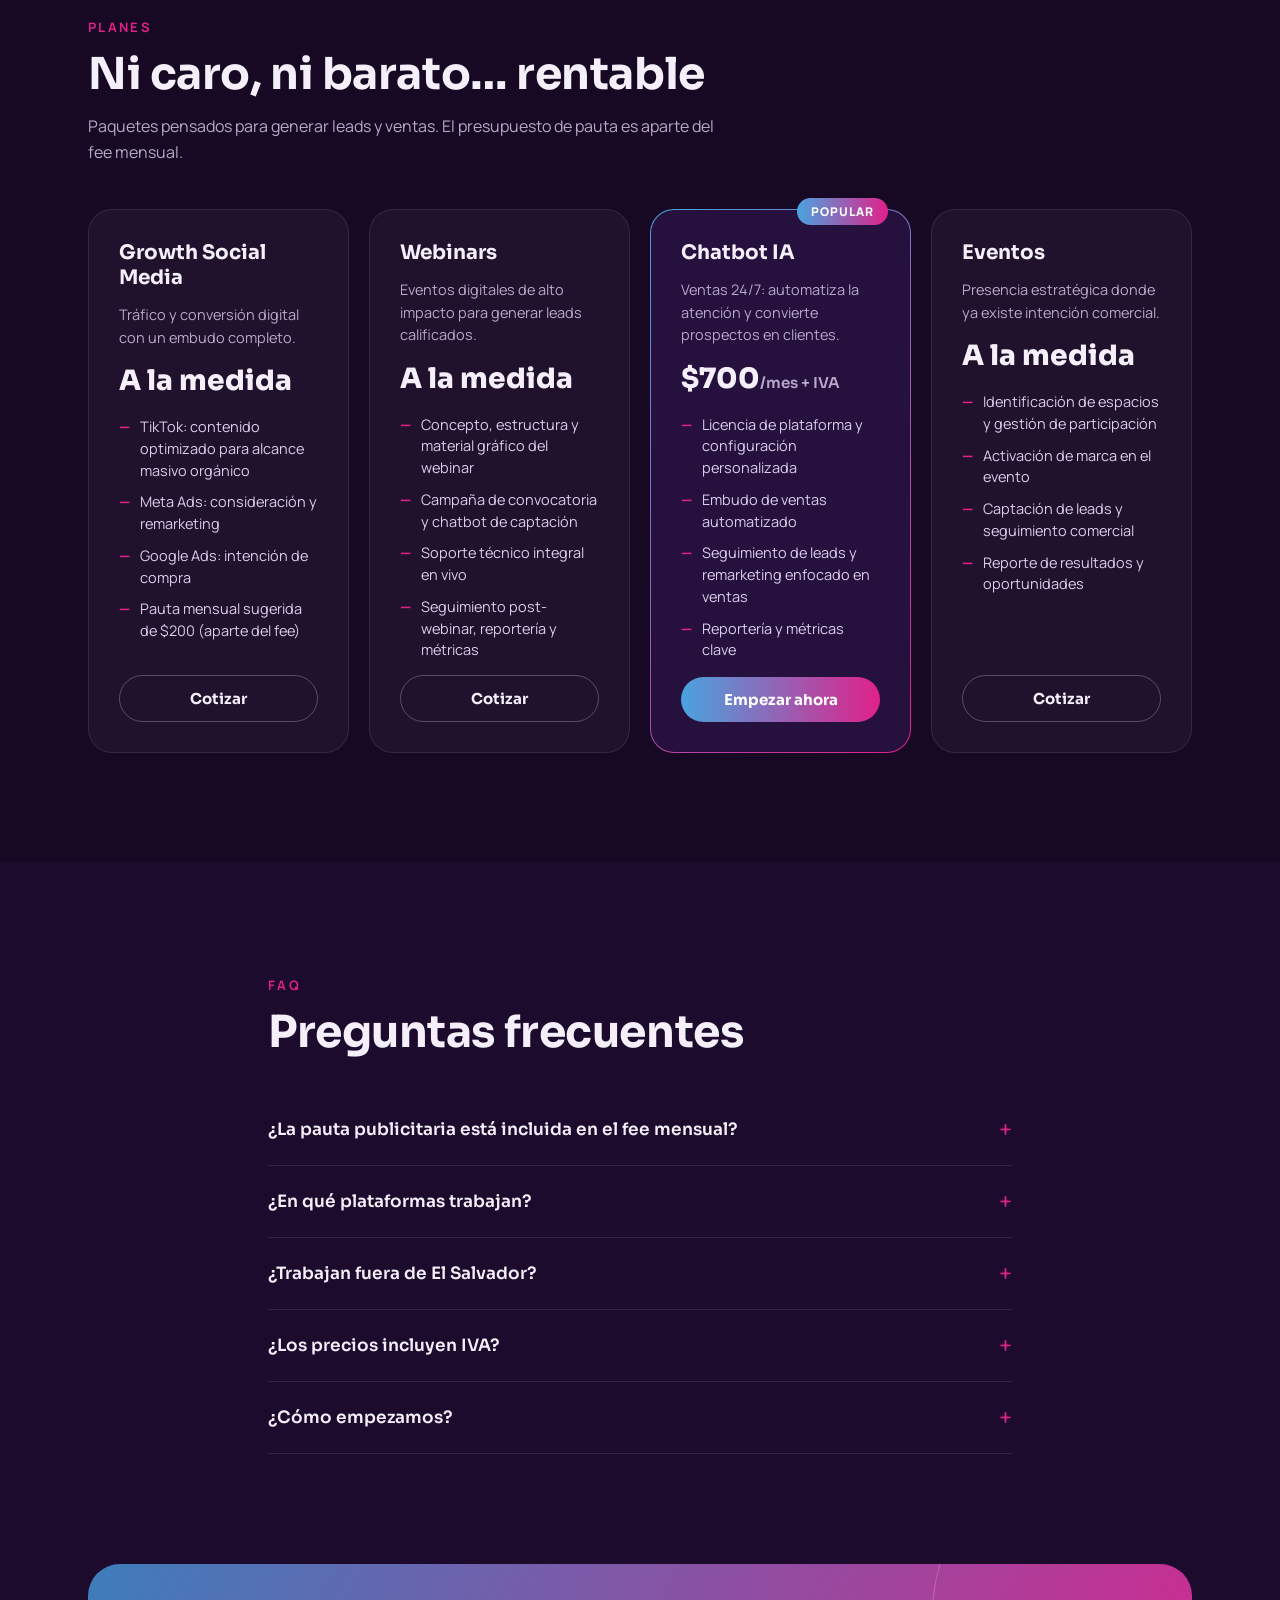
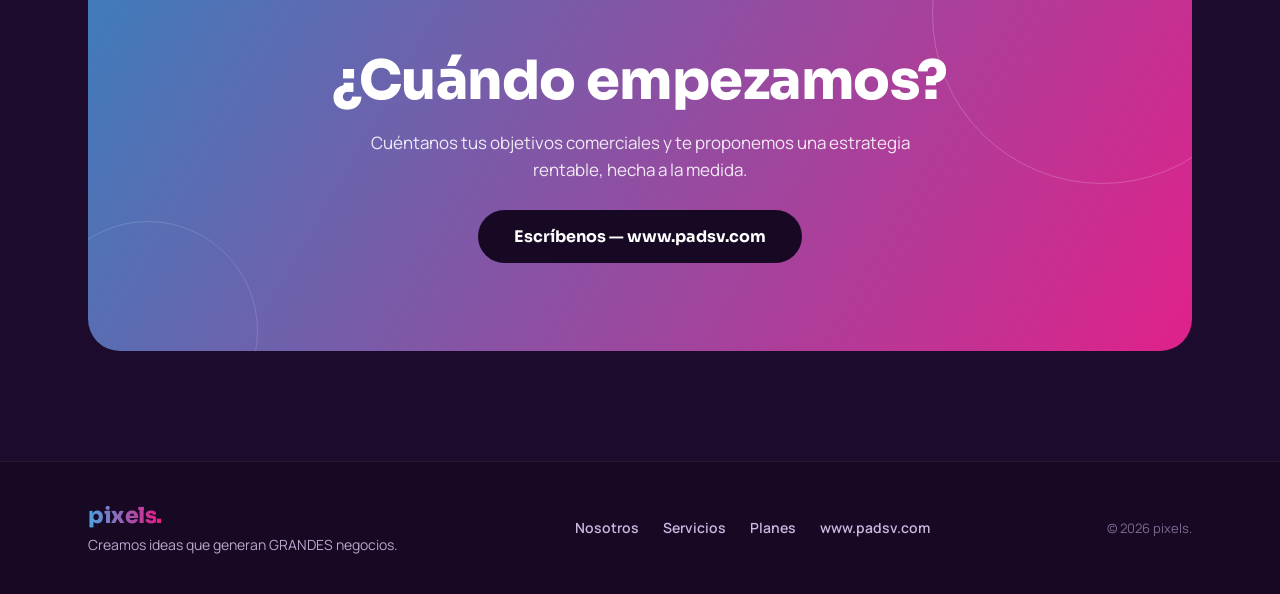
==== commit 7a486892: "fix" ====
--- a/index.html
+++ b/index.html
@@ -72,7 +72,6 @@
     <div class="ring" aria-hidden="true"></div>
 
     <div class="hero__inner">
-      <span class="badge" data-i18n="hero_badge">Publicidad + Desarrollo de software</span>
       <h1 class="hero__title">
         <span data-i18n="hero_t1">Creamos ideas que generan </span><span class="grad-text" data-i18n="hero_t2">GRANDES</span><span data-i18n="hero_t3"> negocios</span>
       </h1>
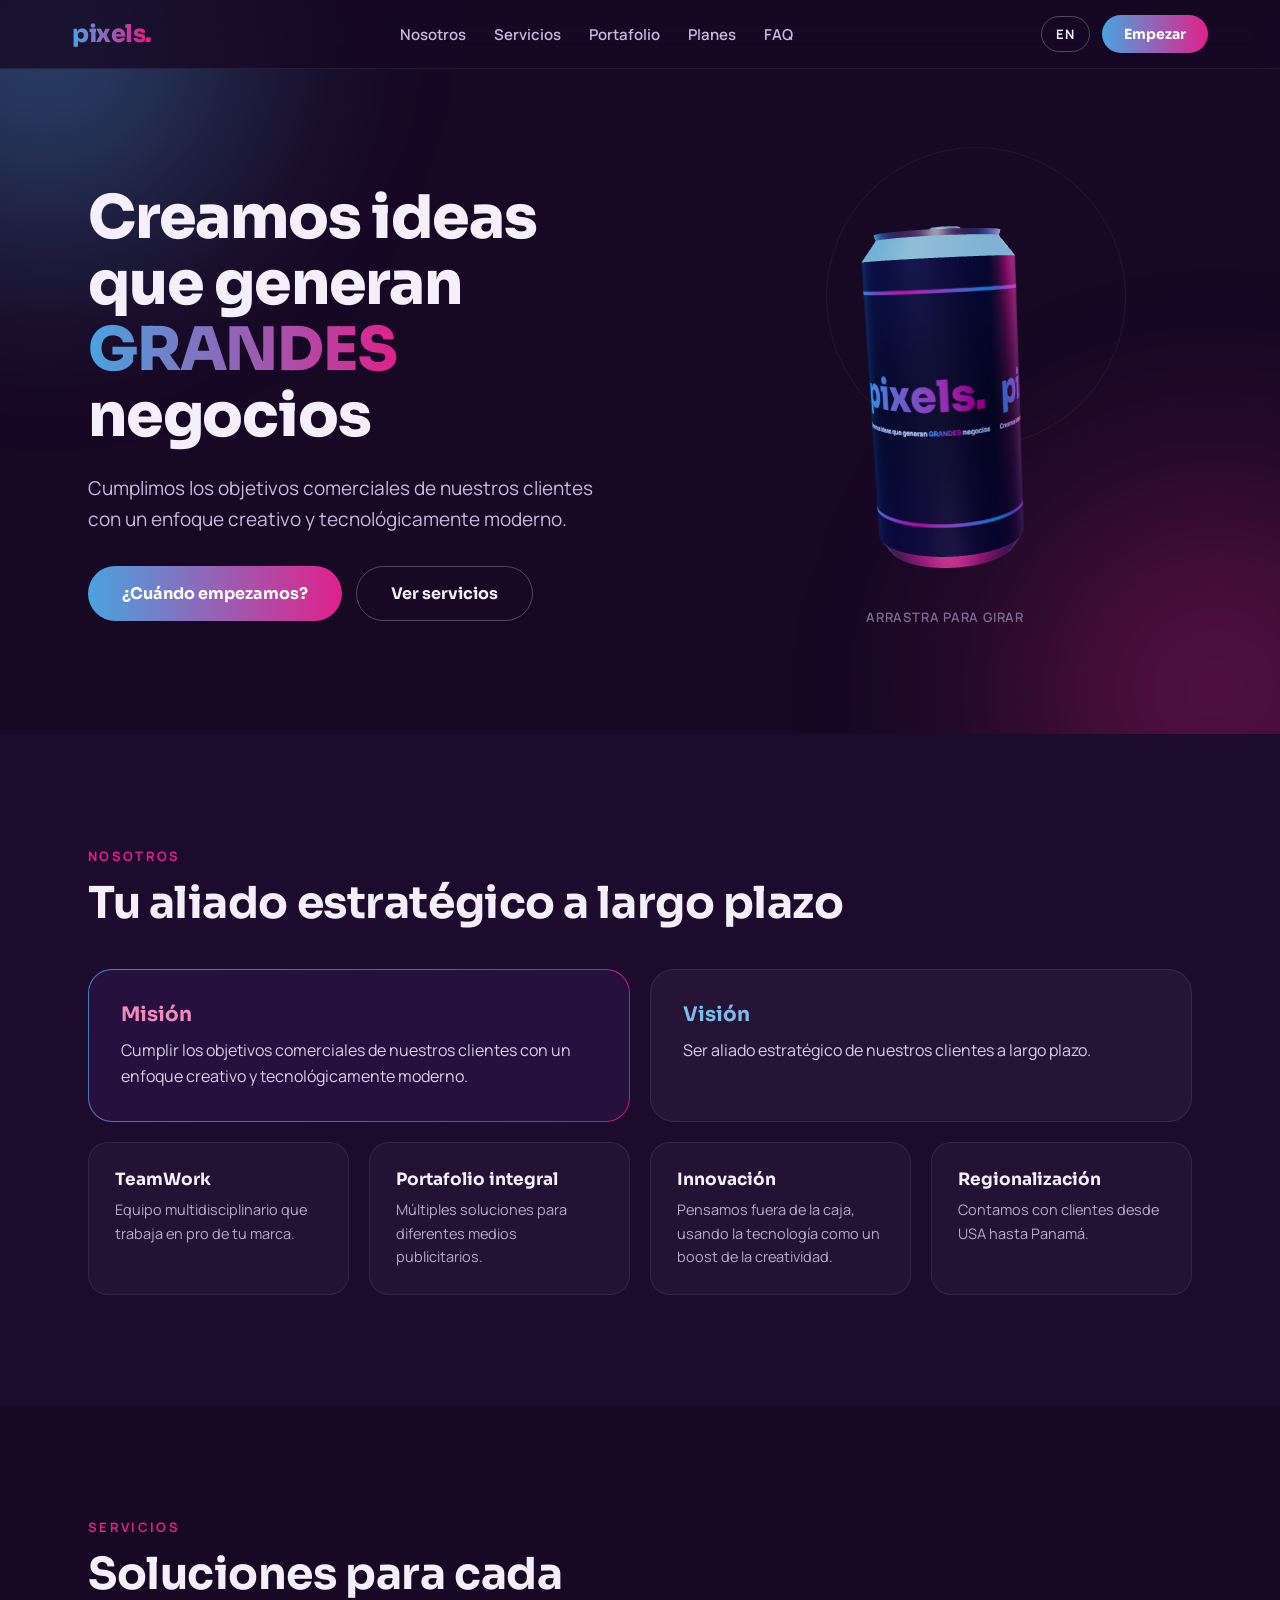
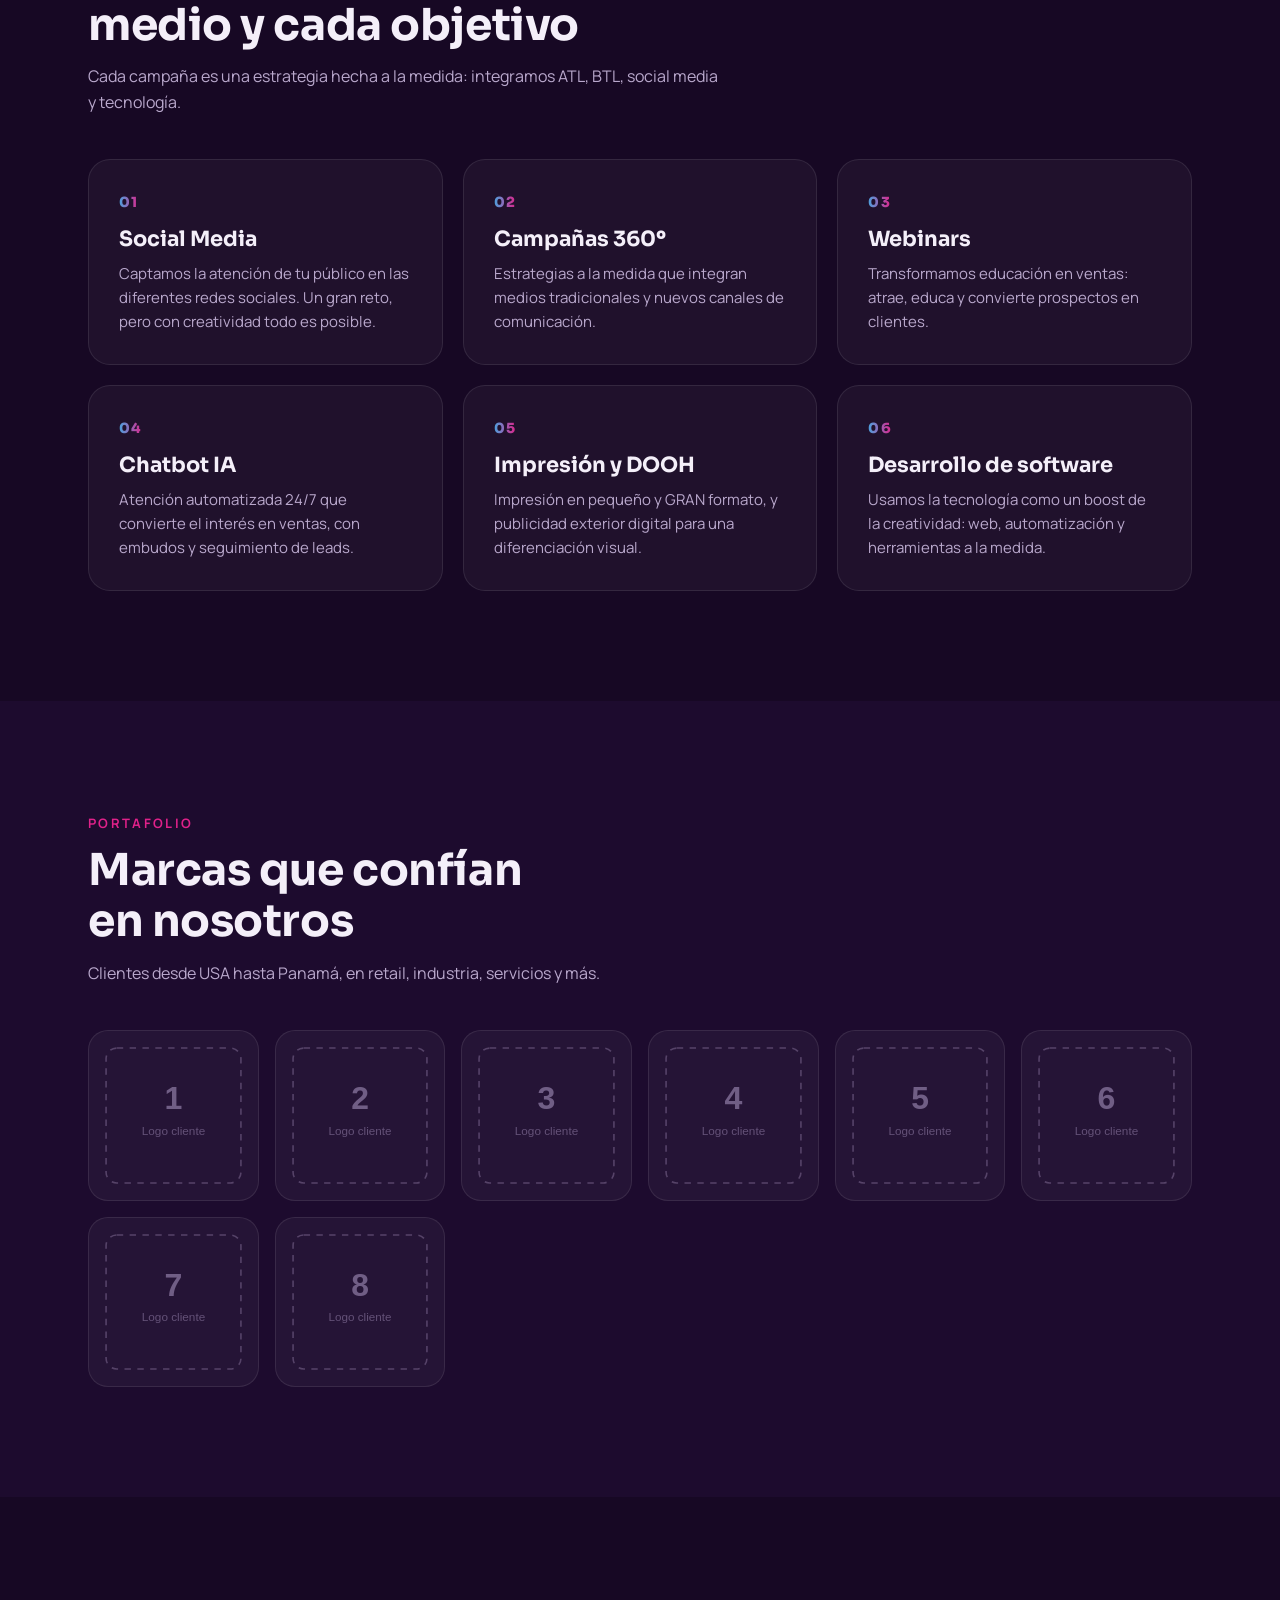
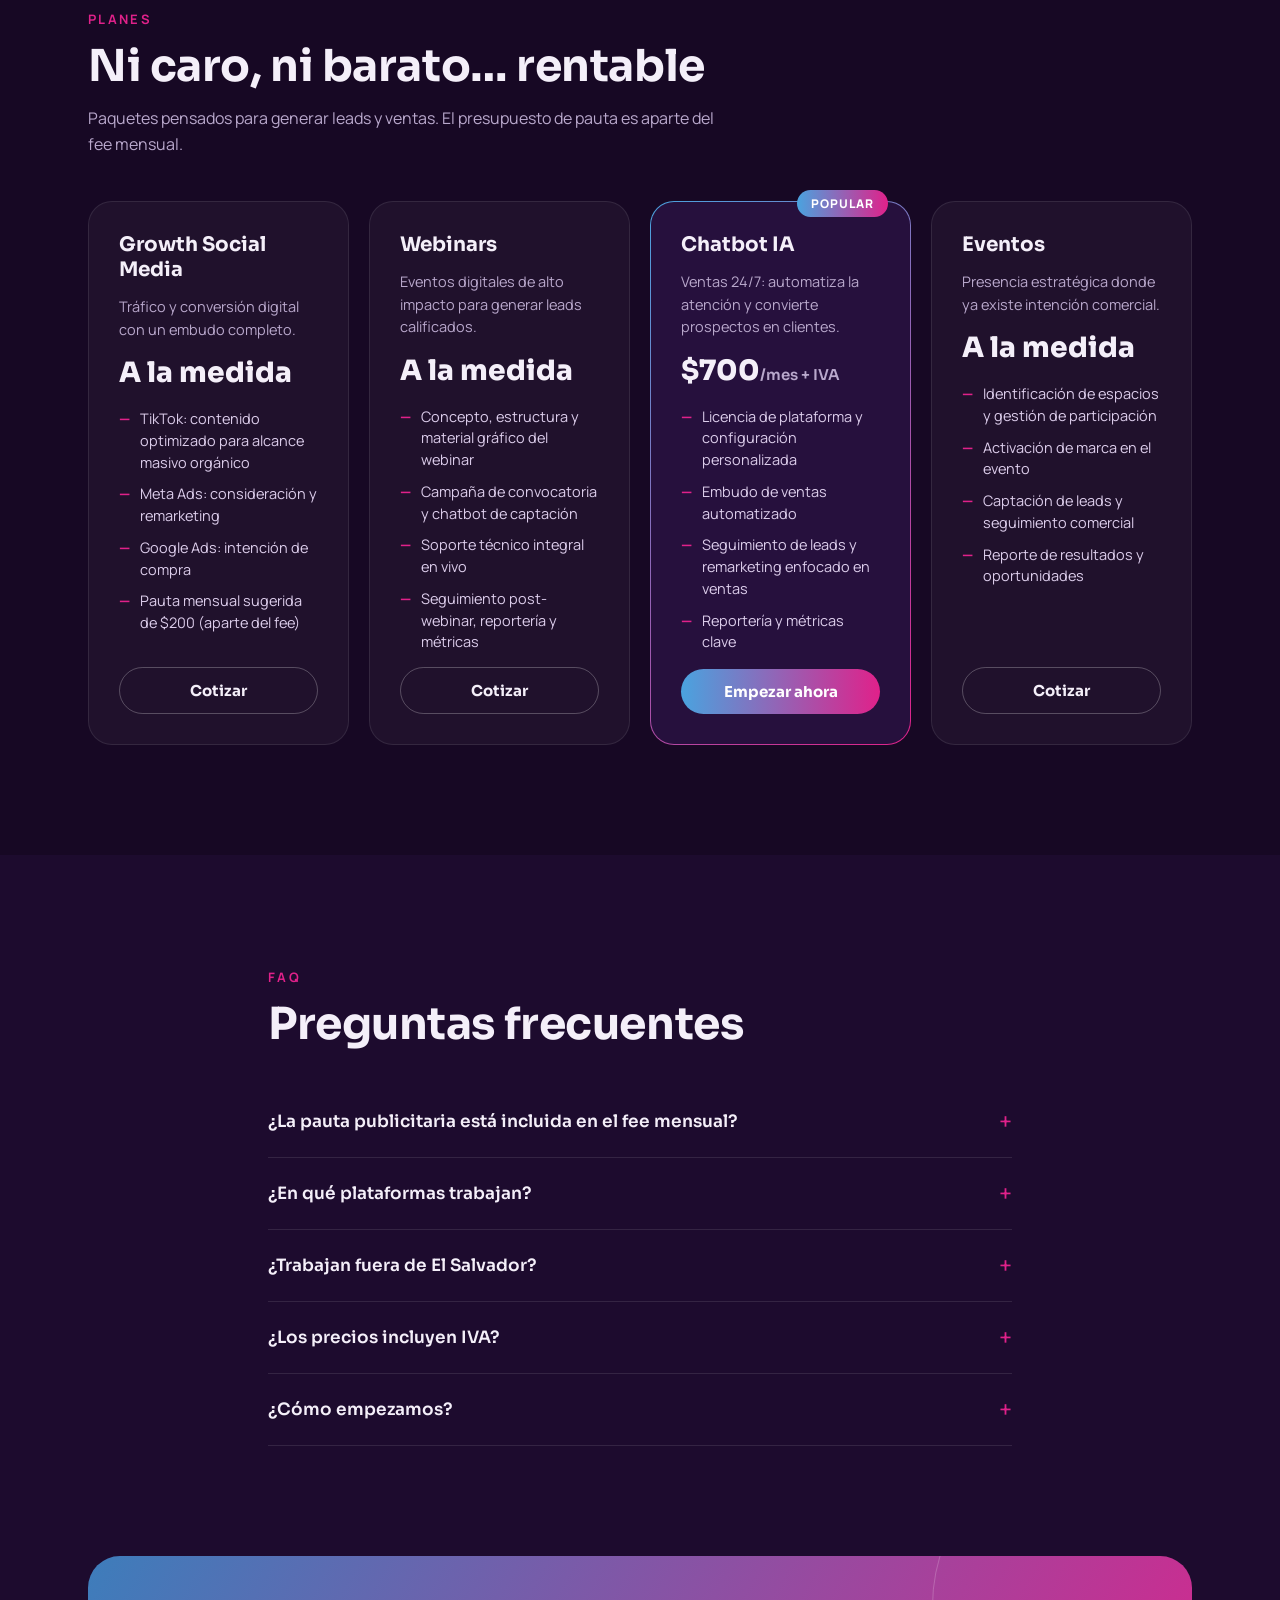
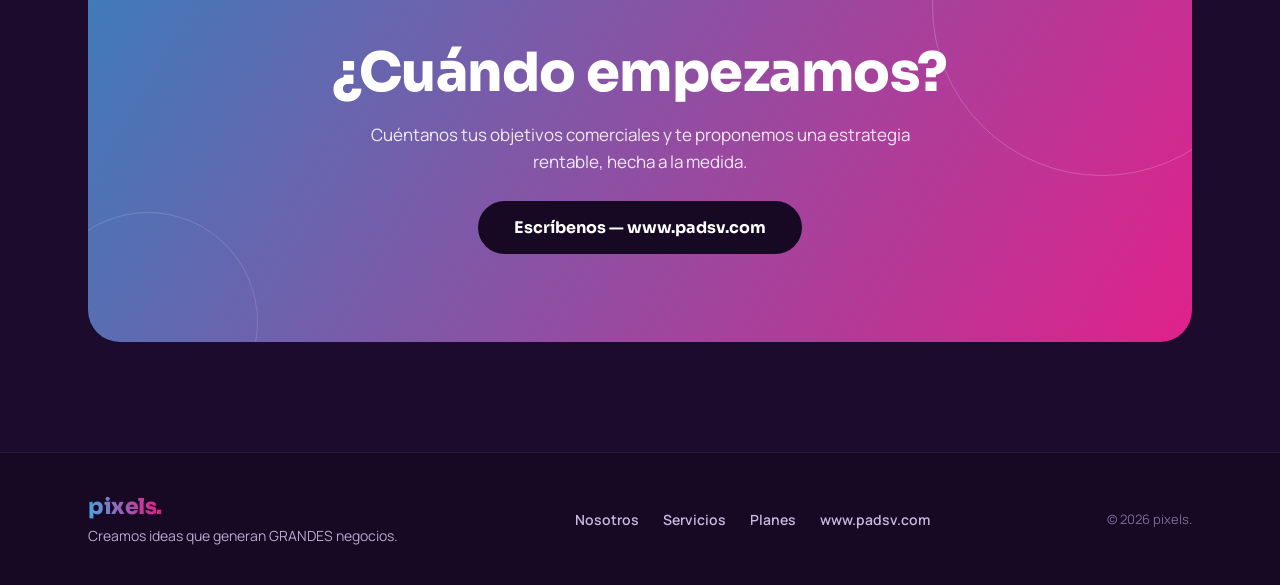
==== commit c7b39409: "Add interactive 3D can to hero Renders a draggable can with a pixels. wordmark and tagline label usi" ====
--- a/index.html
+++ b/index.html
@@ -72,13 +72,21 @@
     <div class="ring" aria-hidden="true"></div>
 
     <div class="hero__inner">
-      <h1 class="hero__title">
-        <span data-i18n="hero_t1">Creamos ideas que generan </span><span class="grad-text" data-i18n="hero_t2">GRANDES</span><span data-i18n="hero_t3"> negocios</span>
-      </h1>
-      <p class="hero__sub" data-i18n="hero_sub">Cumplimos los objetivos comerciales de nuestros clientes con un enfoque creativo y tecnológicamente moderno.</p>
-      <div class="hero__ctas">
-        <a class="btn btn--primary btn--lg" href="#contacto" data-i18n="hero_cta1">¿Cuándo empezamos?</a>
-        <a class="btn btn--ghost btn--lg" href="#servicios" data-i18n="hero_cta2">Ver servicios</a>
+      <div class="hero__copy">
+        <h1 class="hero__title">
+          <span data-i18n="hero_t1">Creamos ideas que generan </span><span class="grad-text" data-i18n="hero_t2">GRANDES</span><span data-i18n="hero_t3"> negocios</span>
+        </h1>
+        <p class="hero__sub" data-i18n="hero_sub">Cumplimos los objetivos comerciales de nuestros clientes con un enfoque creativo y tecnológicamente moderno.</p>
+        <div class="hero__ctas">
+          <a class="btn btn--primary btn--lg" href="#contacto" data-i18n="hero_cta1">¿Cuándo empezamos?</a>
+          <a class="btn btn--ghost btn--lg" href="#servicios" data-i18n="hero_cta2">Ver servicios</a>
+        </div>
+      </div>
+
+      <div class="hero__visual">
+        <div class="can" id="can3d" tabindex="0" role="img"
+             aria-label="Lata 3D con el logo de pixels. Arrastra con el ratón o usa las flechas para girarla."></div>
+        <span class="can__hint" data-i18n="can_hint">Arrastra para girar</span>
       </div>
     </div>
   </section>
@@ -322,5 +330,6 @@
 </footer>
 
 <script src="js/main.js"></script>
+<script type="module" src="js/can3d.js"></script>
 </body>
 </html>
--- a/css/styles.css
+++ b/css/styles.css
@@ -286,16 +286,56 @@
 @keyframes floatA { 0%,100% { transform: translate(0,0); } 50% { transform: translate(40px,-50px); } }
 @keyframes floatB { 0%,100% { transform: translate(0,0); } 50% { transform: translate(-50px,40px); } }
 
+/* Split hero: copy left, 3D can right. Collapses to a single
+   centered column below the nav breakpoint. */
 .hero__inner {
   position: relative;
-  max-width: 1000px;
+  max-width: var(--wrap);
   margin: 0 auto;
-  padding: clamp(150px, 22vh, 220px) var(--gutter) clamp(90px, 14vh, 150px);
-  text-align: center;
+  padding: clamp(130px, 20vh, 190px) var(--gutter) clamp(80px, 12vh, 130px);
+  display: grid;
+  grid-template-columns: 1.05fr 0.95fr;
+  align-items: center;
+  gap: clamp(32px, 5vw, 64px);
+}
+/* min-width:0 — without it a grid track grows to fit the canvas's
+   intrinsic width, which feeds back into the renderer's resize. */
+.hero__copy {
+  display: flex;
+  flex-direction: column;
+  align-items: flex-start;
+  gap: 24px;
+  min-width: 0;
+}
+
+.hero__visual {
+  position: relative;
   display: flex;
   flex-direction: column;
   align-items: center;
-  gap: 24px;
+  gap: 14px;
+  min-width: 0;
+}
+.can {
+  width: 100%;
+  height: clamp(340px, 46vh, 520px);
+  border-radius: 24px;
+  outline-offset: 6px;
+}
+/* The renderer sizes the drawing buffer, CSS sizes the box. */
+.can canvas {
+  display: block;
+  width: 100% !important;
+  height: 100% !important;
+}
+
+.can__hint {
+  color: var(--faint);
+  font-size: 13px;
+  font-weight: 600;
+  letter-spacing: 0.06em;
+  text-transform: uppercase;
+  user-select: none;
 }
 
 .badge {
@@ -315,14 +355,14 @@
   margin: 0;
   font-family: var(--display);
   font-weight: 800;
-  font-size: clamp(38px, 7vw, 76px);
-  line-height: 1.08;
+  font-size: clamp(36px, 5.2vw, 60px);
+  line-height: 1.1;
   letter-spacing: -0.02em;
   text-wrap: balance;
 }
 .hero__sub {
   margin: 0;
-  max-width: 640px;
+  max-width: 540px;
   color: var(--text-2);
   font-size: clamp(16px, 2vw, 19px);
   line-height: 1.6;
@@ -332,7 +372,6 @@
   display: flex;
   gap: 14px;
   flex-wrap: wrap;
-  justify-content: center;
   margin-top: 8px;
 }
 
@@ -625,6 +664,13 @@
 @media (max-width: 900px) {
   .nav__links, .nav__cta { display: none; }
   .burger { display: flex; }
+
+  /* stack the hero: copy above the can, everything centered */
+  .hero__inner { grid-template-columns: 1fr; text-align: center; }
+  .hero__copy { align-items: center; }
+  .hero__sub { margin-inline: auto; }
+  .hero__ctas { justify-content: center; }
+  .can { height: clamp(300px, 42vh, 380px); }
 }
 
 @media (min-width: 901px) {
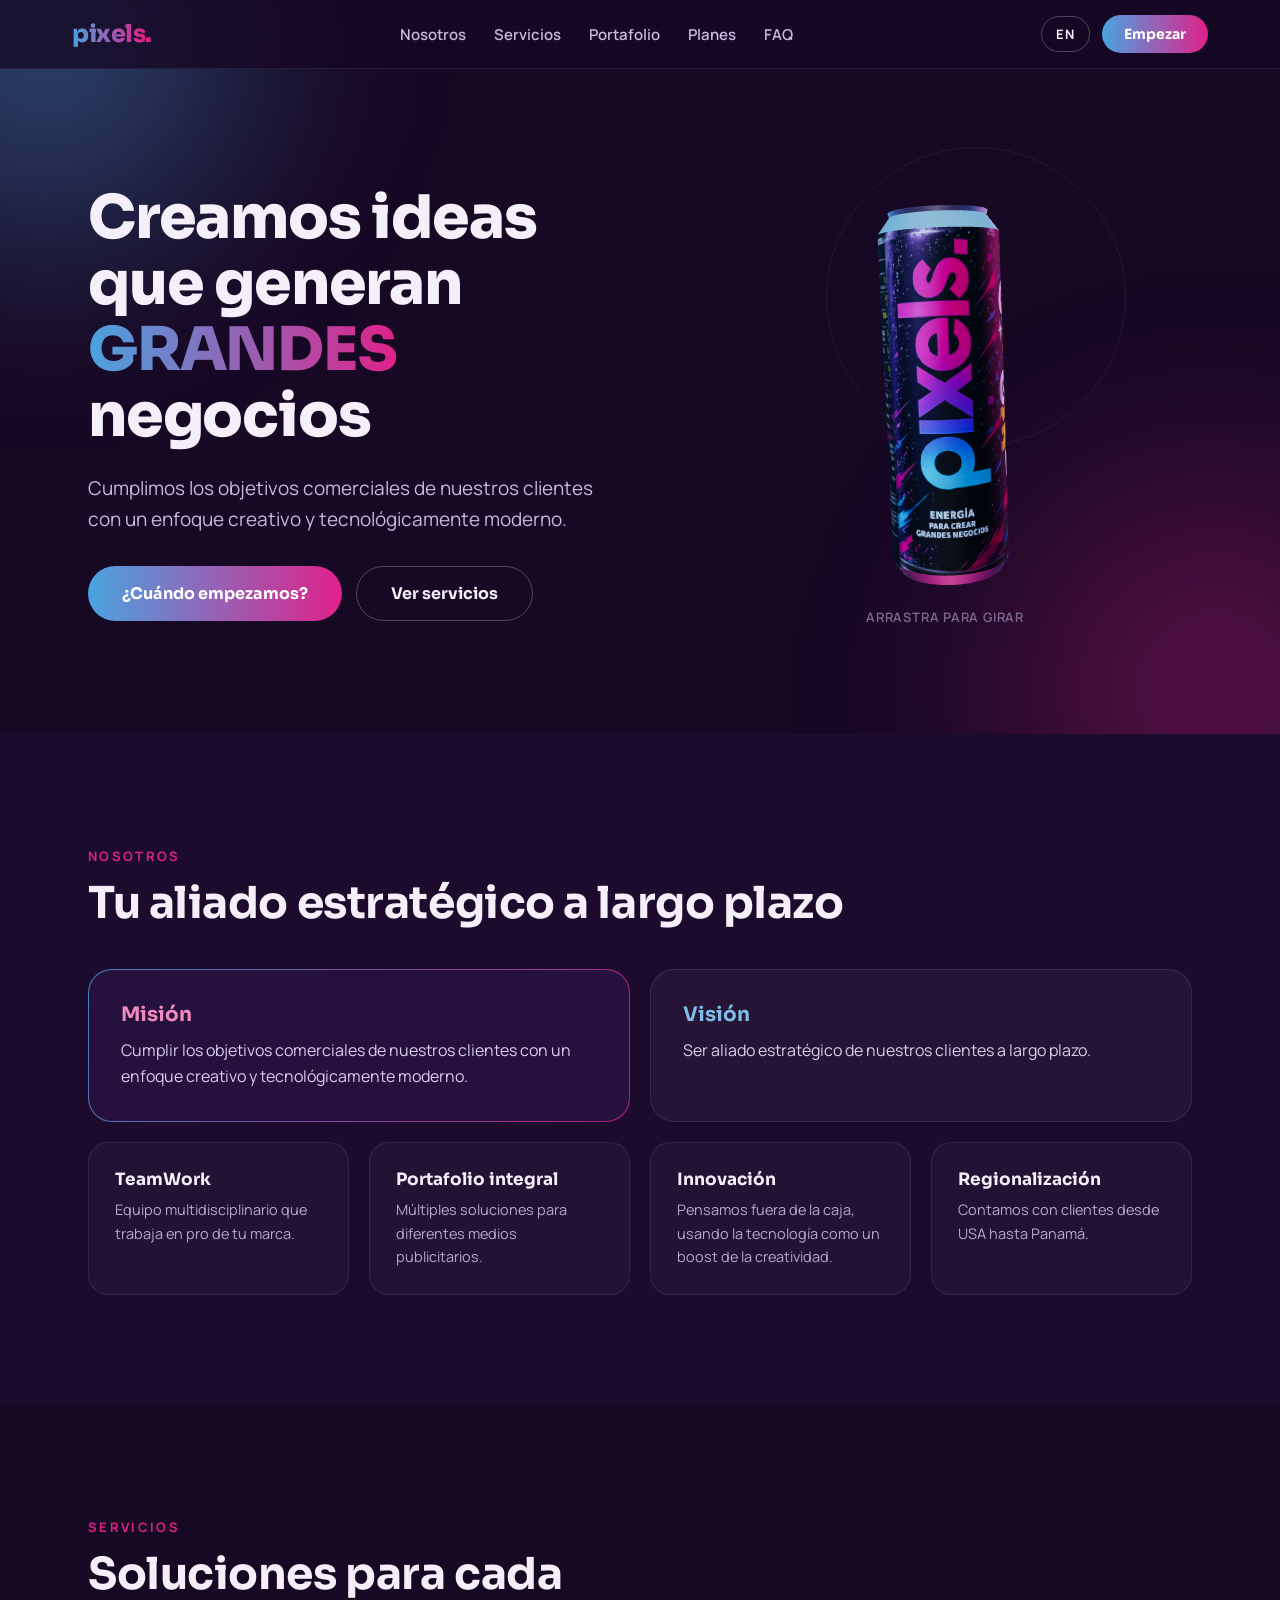
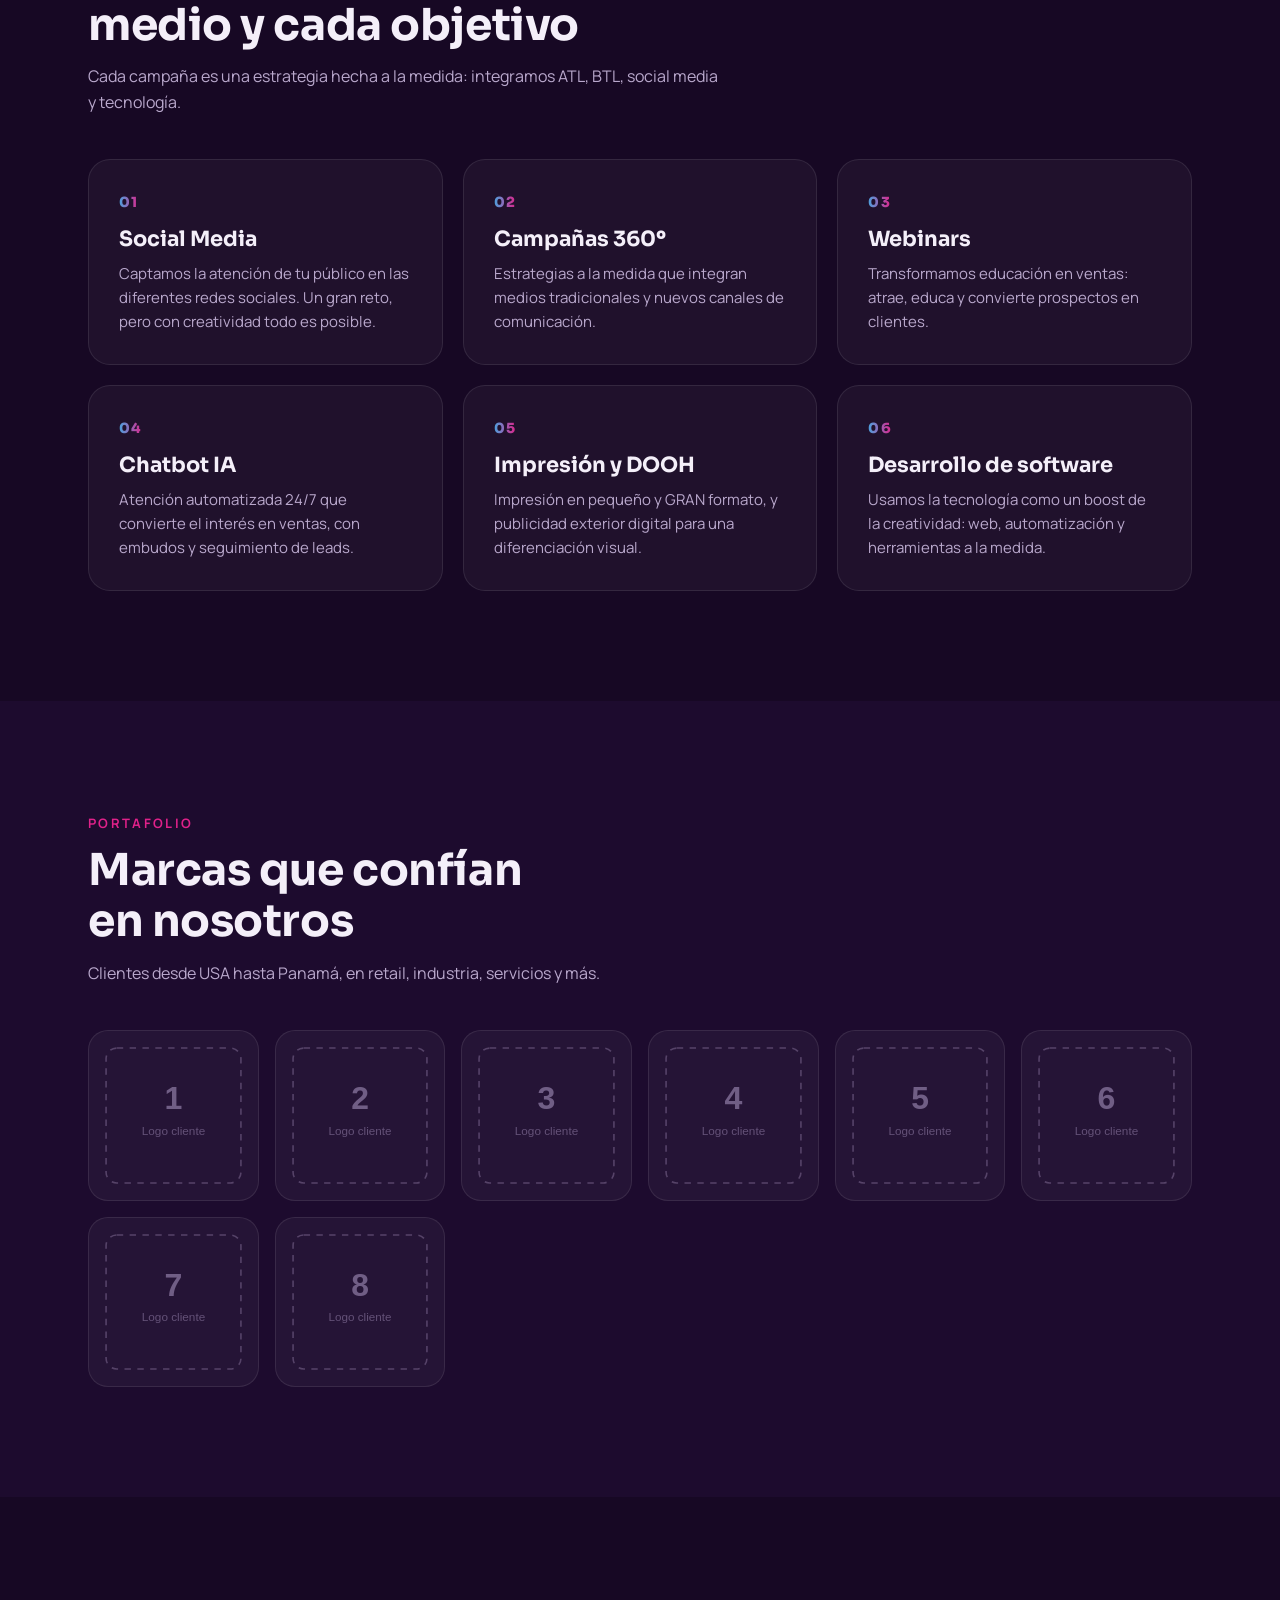
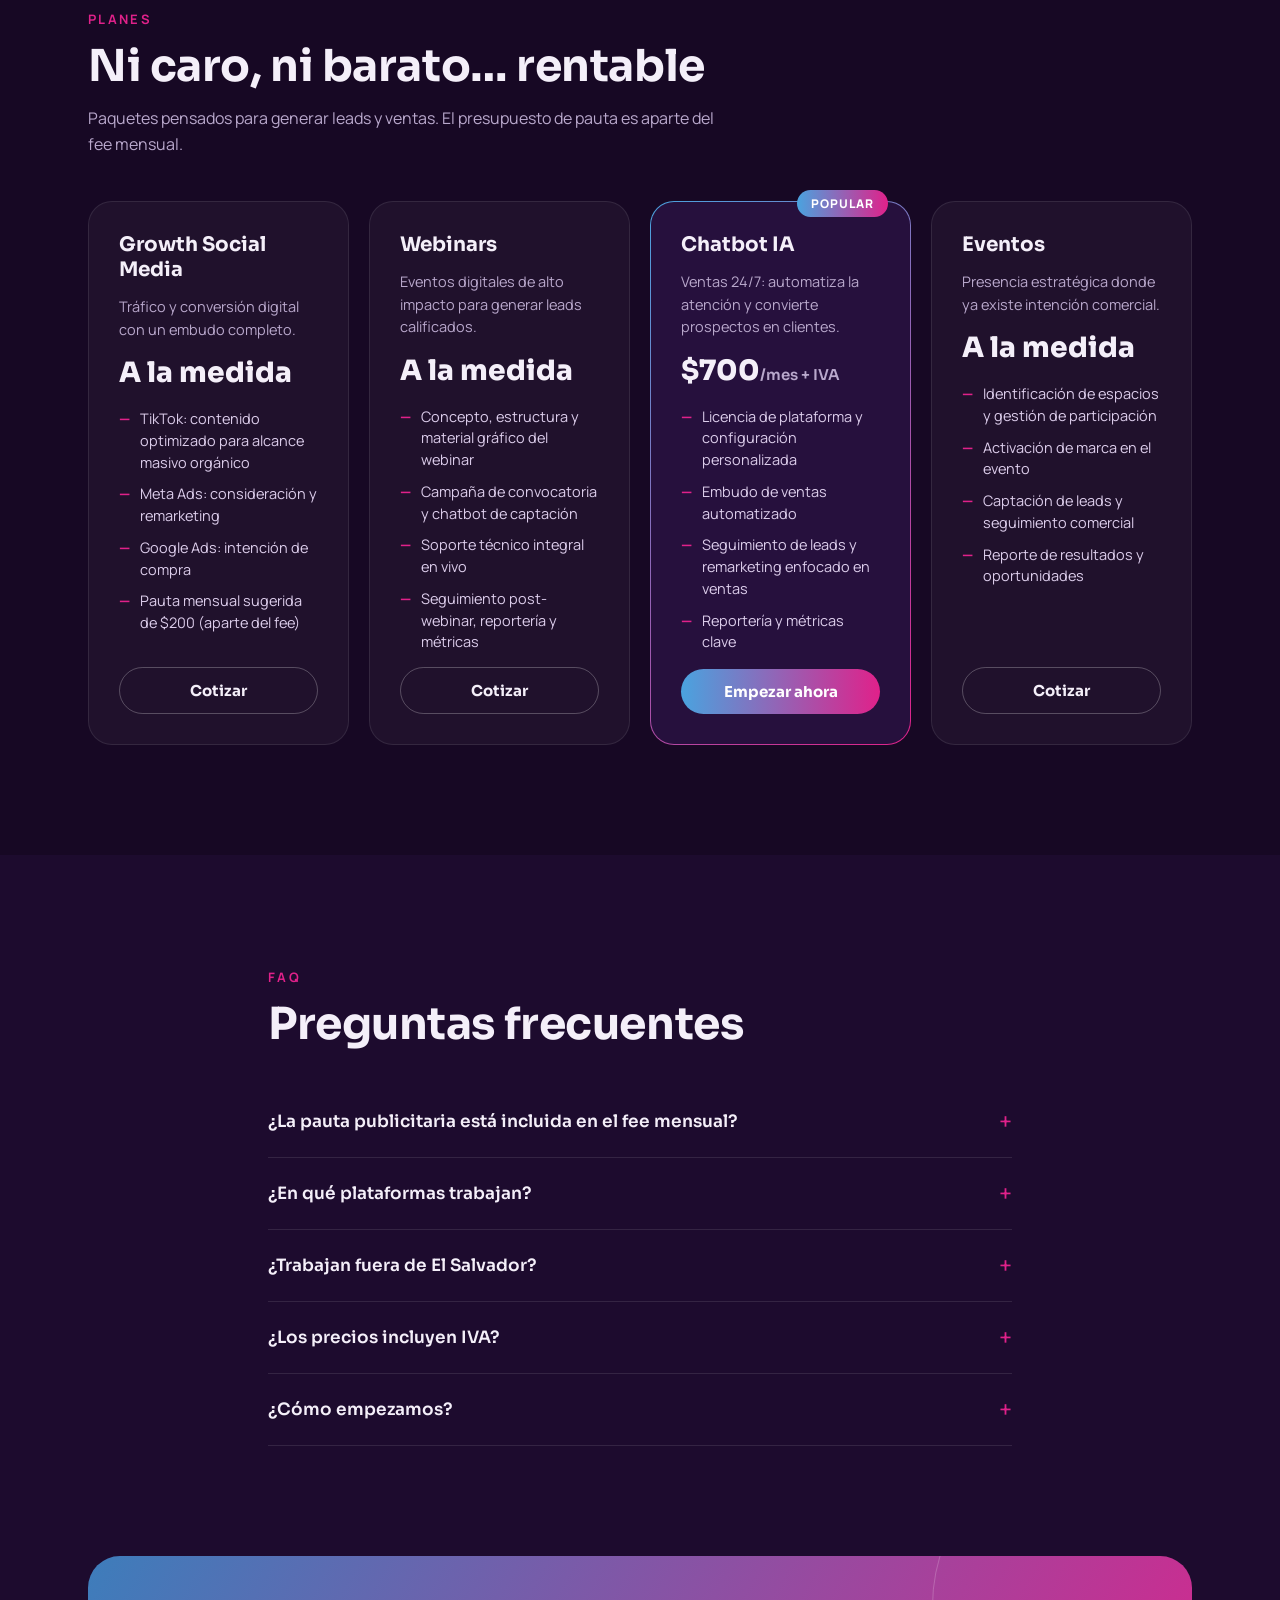
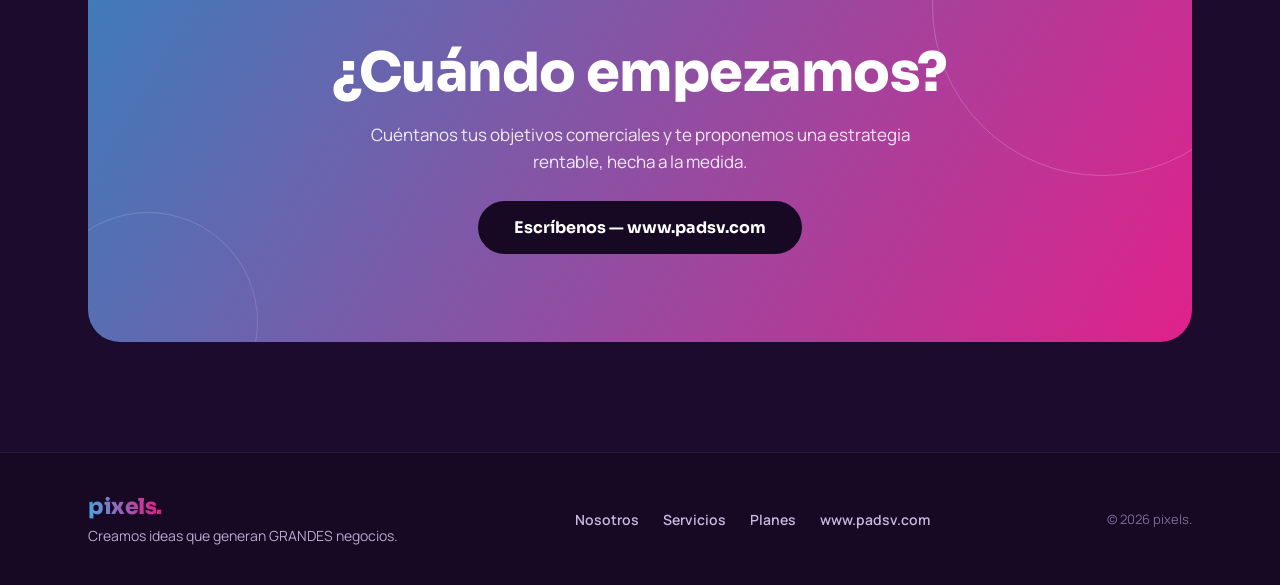
==== commit f4187df5: "Add the pixels. AI chatbot widget and Vercel hosting Loads the chatbot-platform widget (bot "Asisten" ====
--- a/index.html
+++ b/index.html
@@ -331,5 +331,7 @@
 
 <script src="js/main.js"></script>
 <script type="module" src="js/can3d.js"></script>
+<!-- Chatbot IA (chatbot-platform). Only loads on the bot's allowed domains. -->
+<script src="https://chatbot-platform-app.vercel.app/widget.js" data-bot-id="bot_mA3ZDp3p7rP4ZbUB6Ot2" async></script>
 </body>
 </html>
